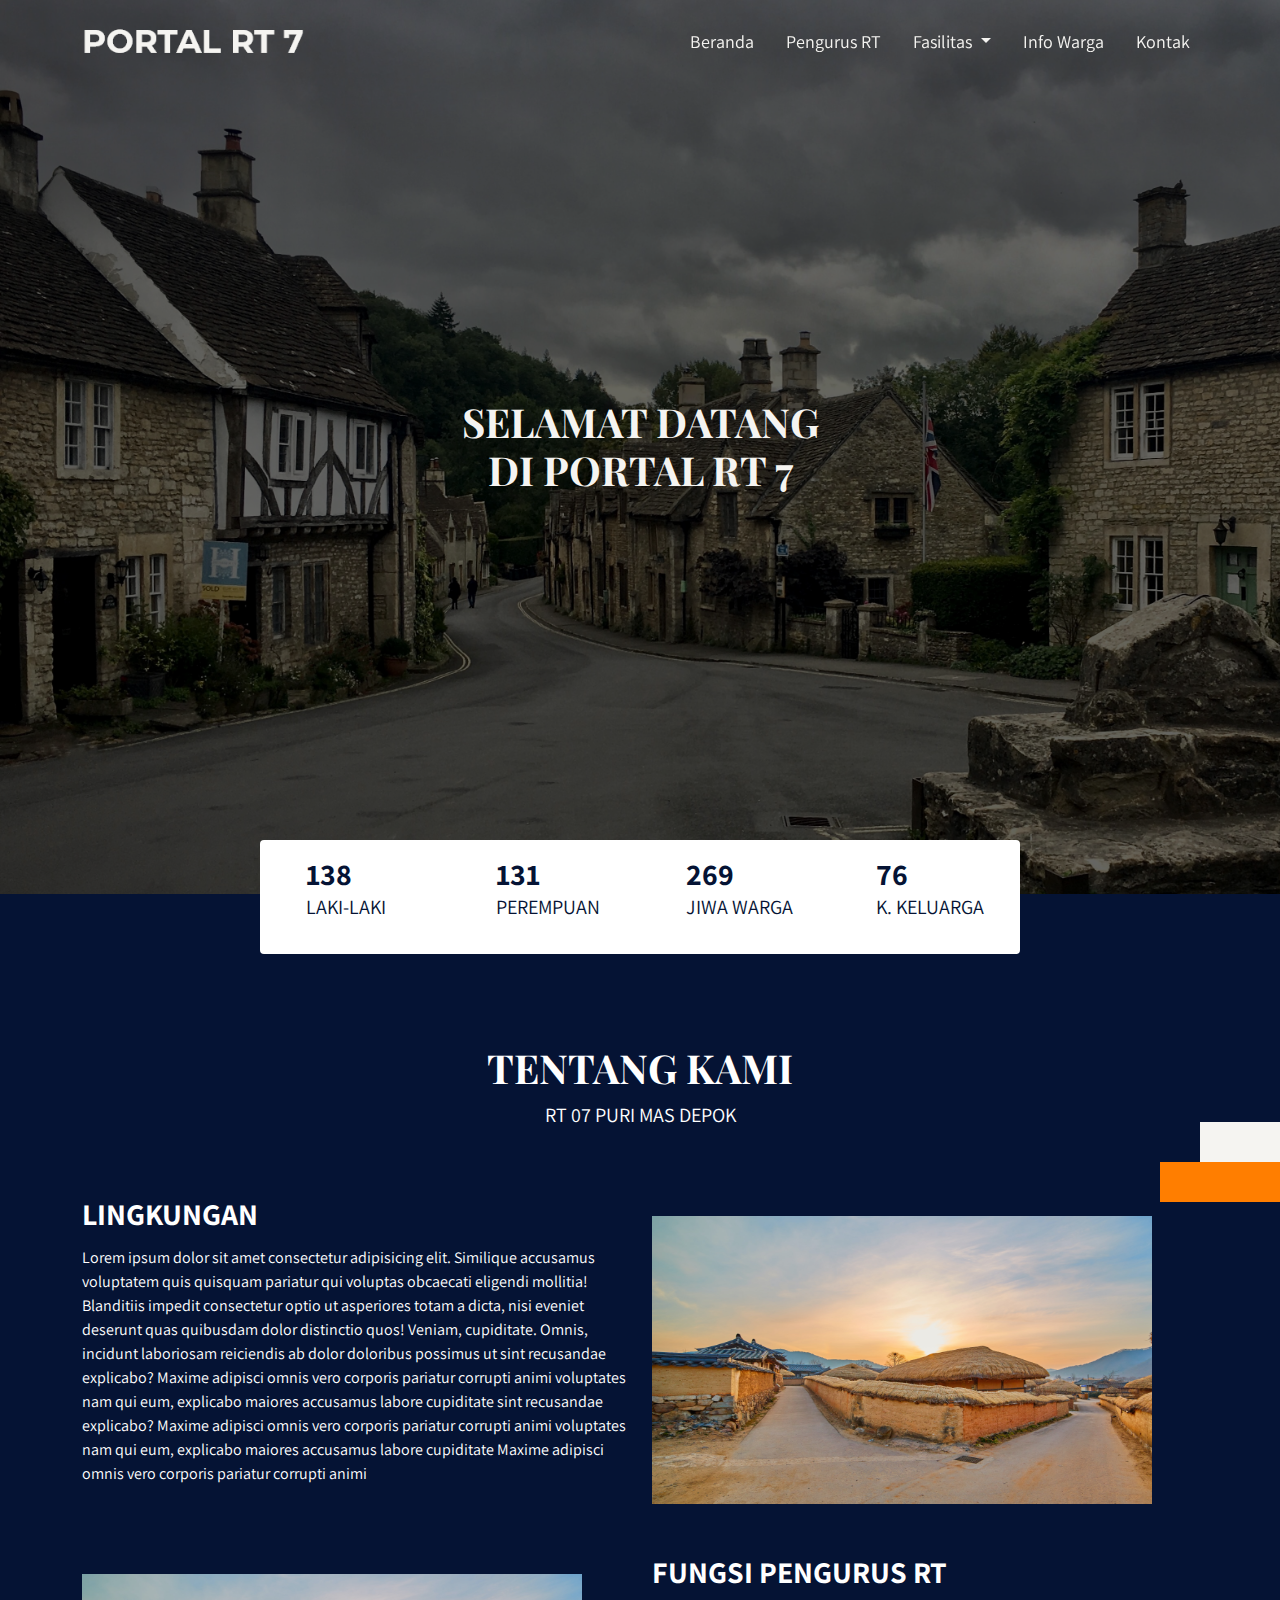
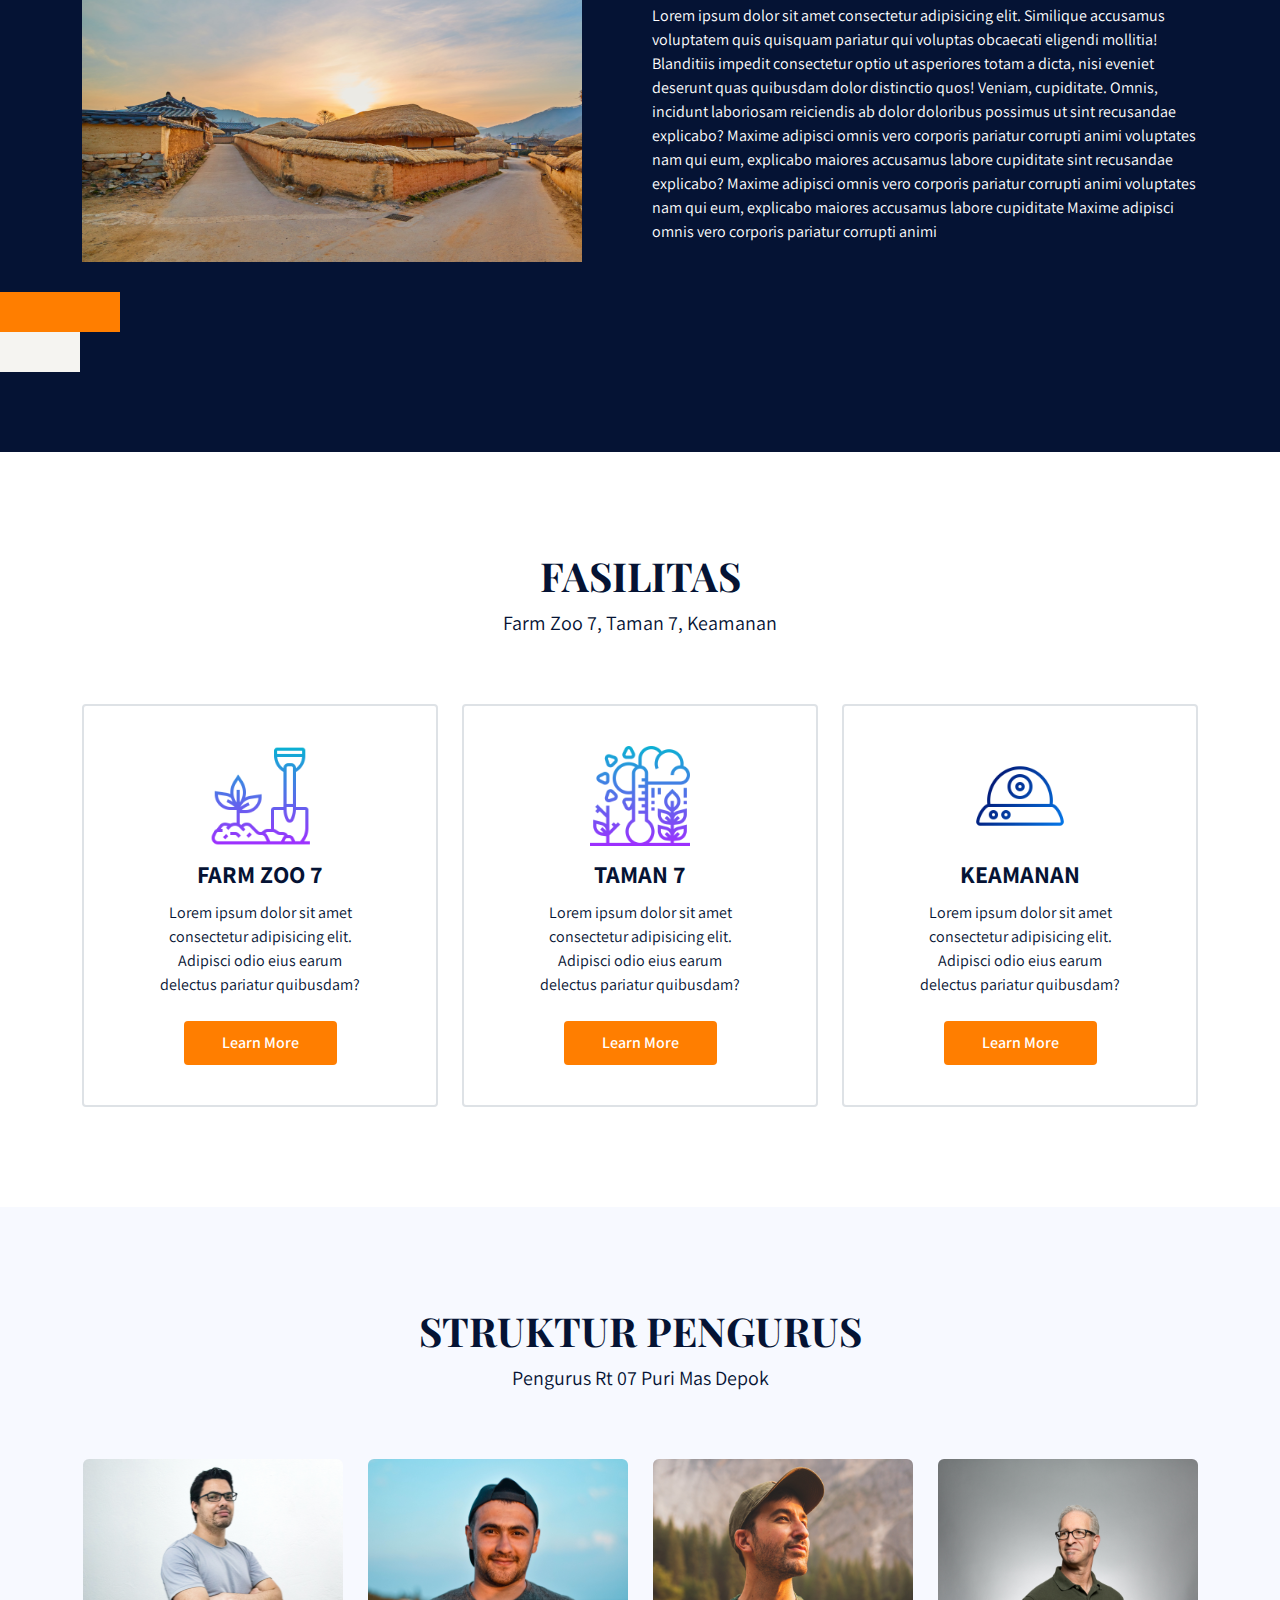
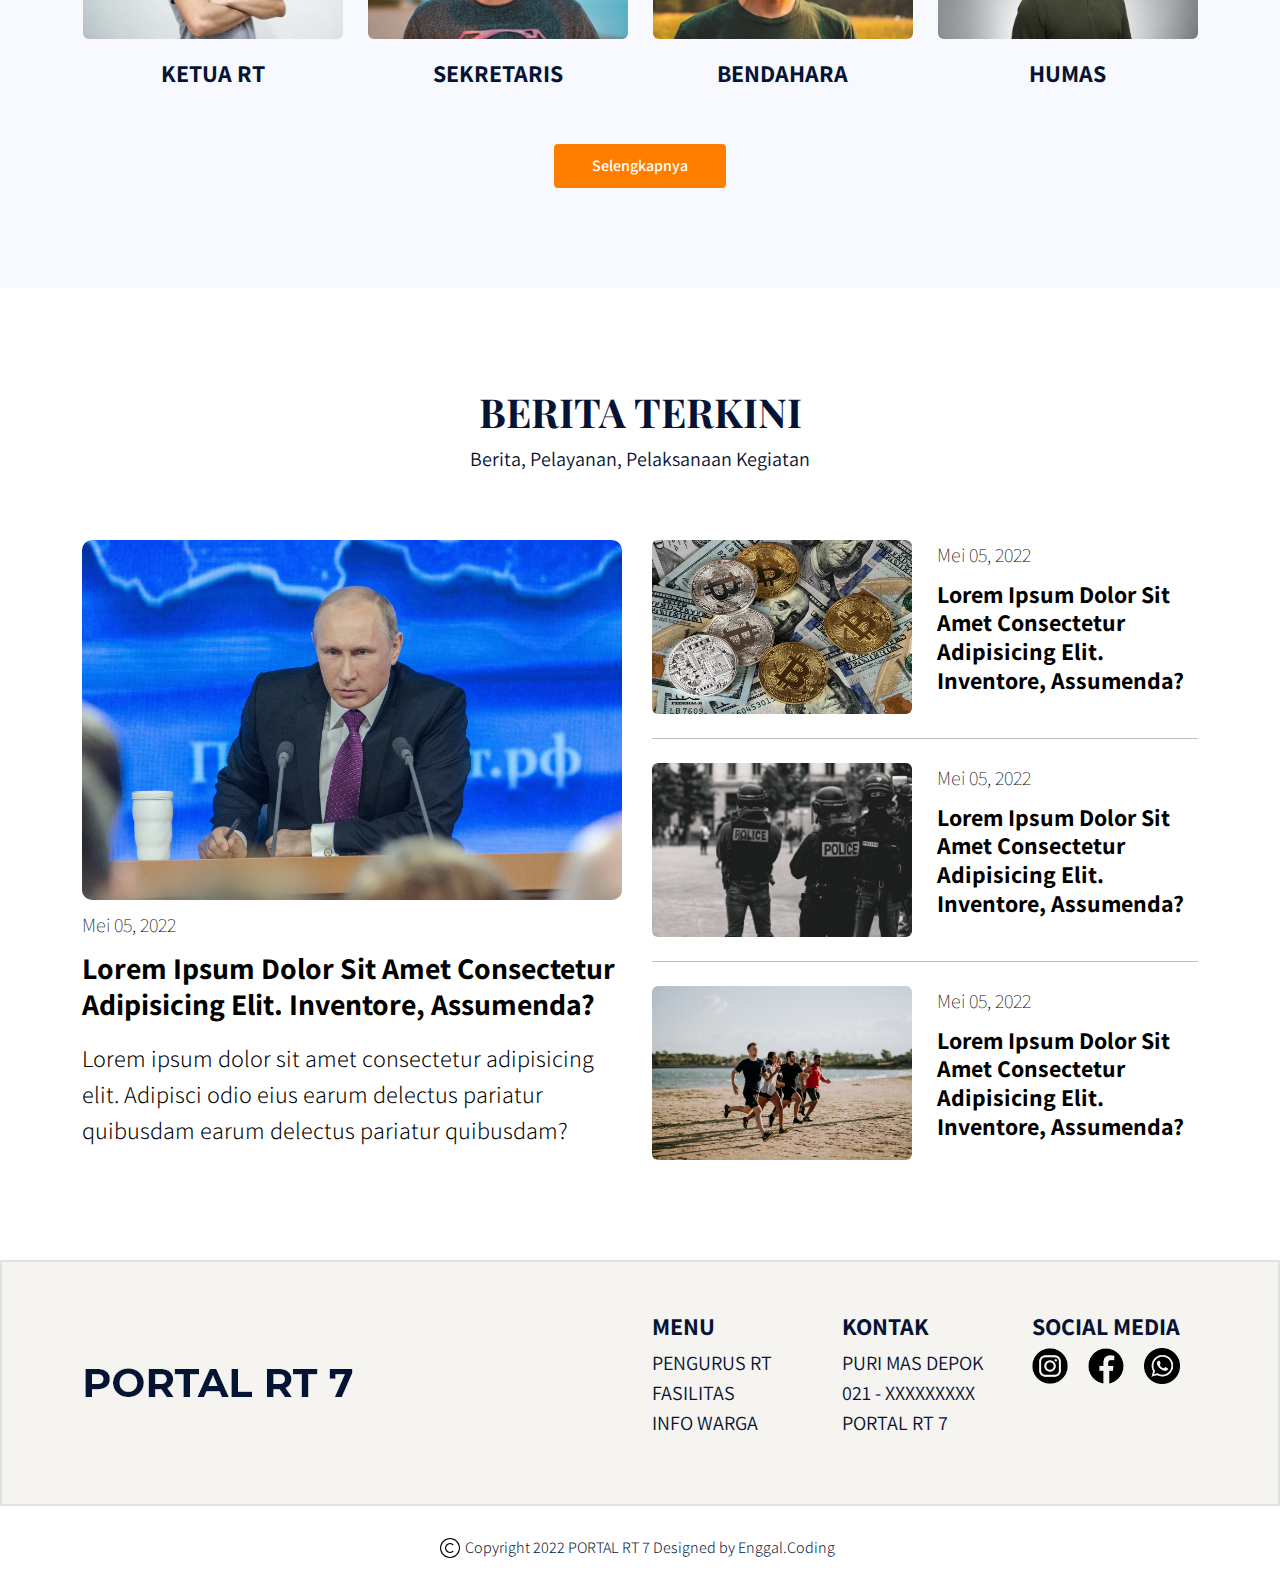
==== index.html @ fd35732a "fixed link" ====
<!DOCTYPE html>
<html lang="en">
    <head>
        <meta charset="UTF-8" />
        <meta http-equiv="X-UA-Compatible" content="IE=edge" />
        <meta name="viewport" content="width=device-width, initial-scale=1.0" />
        <title>Portal RT 7</title>
        <link rel="shortcut icon" type="image" href="../assets/icon/ic_title_rt7.png" />
        <link rel="stylesheet" href="./libraries/bootstrap/css/bootstrap.min.css" />
        <link rel="preconnect" href="https://fonts.googleapis.com" />
        <link rel="preconnect" href="https://fonts.gstatic.com" crossorigin />
        <link href="https://fonts.googleapis.com/css2?family=Assistant:wght@200;300;400;700&family=Playfair+Display:wght@400;500;700&display=swap" rel="stylesheet" />
        <link rel="stylesheet" href="./css/style.css" />
        <link rel="stylesheet" href="./css/index.css" />
    </head>
    <body>
        <!-- Header -->
        <header>
            <!-- Navbar -->
            <nav id="navbar" class="navbar navbar-expand-lg fixed-top py-3">
                <div class="container">
                    <a class="navbar-brand me-auto" href="/">
                        <img id="img-logo" class="img-logo" src="./assets/images/PORTAL_RT_7.png" alt="Logo Portal RT 7" />
                    </a>
                    <button class="navbar-toggler" type="button" data-bs-toggle="collapse" data-bs-target="#navbarSupportedContent" aria-controls="navbarSupportedContent" aria-expanded="false" aria-label="Toggle navigation">
                        <span class="navbar-toggler-icon"></span>
                    </button>
                    <div class="collapse navbar-collapse" id="navbarSupportedContent">
                        <ul class="navbar-nav ms-auto mb-2 mb-lg-0">
                            <li class="nav-item me-3">
                                <a class="nav-link active" aria-current="page" href="/">Beranda</a>
                            </li>
                            <li class="nav-item me-3">
                                <a class="nav-link" href="./src/struktur_pengurus.html">Pengurus RT</a>
                            </li>
                            <li class="nav-item dropdown me-3">
                                <a class="nav-link dropdown-toggle" href="#" id="navbarDropdown" role="button" data-bs-toggle="dropdown" aria-expanded="false"> Fasilitas </a>
                                <ul class="dropdown-menu" aria-labelledby="navbarDropdown">
                                    <li><a class="dropdown-item" href="./src/farm_zoo_7.html">Farm Zoo 7</a></li>
                                    <li><a class="dropdown-item" href="./src/taman_7.html">Taman 7</a></li>
                                    <li><a class="dropdown-item" href="./src/keamanan.html">Keamanan</a></li>
                                </ul>
                            </li>
                            <li class="nav-item me-3">
                                <a class="nav-link" href="./src/info_warga.html">Info Warga</a>
                            </li>
                            <li class="nav-item">
                                <a class="nav-link" href="./src/kontak.html">Kontak</a>
                            </li>
                        </ul>
                    </div>
                </div>
            </nav>
            <!-- Akhir navbar -->

            <!-- Banner -->
            <div class="container-fluid header">
                <div class="color-overlay"></div>
                <h1 class="heading-1">
                    SELAMAT DATANG <br />
                    DI PORTAL RT 7
                </h1>
            </div>
            <!-- Akhir banner -->

            <!-- Banner video -->
            <!-- <div class="container-fluid header">
                <h1 class="heading-1">
                    SELAMAT DATANG <br />
                    DI PORTAL RT 7
                </h1>

                <div class="container-video">
                    <div class="color-overlay"></div>
                    <video id="videoBG" autoplay loop muted>
                        <source src="../assets/videos/video.mp4" type="video/mp4" />
                    </video>
                </div>
            </div> -->
        </header>

        <!-- Main Content -->
        <main>
            <!-- Stats -->
            <section class="stats container">
                <div class="row justify-content-center">
                    <div class="col-3 col-lg-2 col-md-3 col-sm-3 stats-detail rounded-start">
                        <h2 class="heading-2">138</h2>
                        <p>laki-laki</p>
                    </div>
                    <div class="col-3 col-lg-2 col-md-3 col-sm-3 stats-detail">
                        <h2 class="heading-2">131</h2>
                        <p>perempuan</p>
                    </div>
                    <div class="col-3 col-lg-2 col-md-3 col-sm-3 stats-detail">
                        <h2 class="heading-2">269</h2>
                        <p>jiwa warga</p>
                    </div>
                    <div class="col-3 col-lg-2 col-md-3 col-sm-3 stats-detail rounded-end">
                        <h2 class="heading-2">76</h2>
                        <p>k. keluarga</p>
                    </div>
                </div>
            </section>
            <!-- Akhir stats -->

            <!-- About us -->
            <section class="about-us">
                <div class="container">
                    <!-- Title -->
                    <div class="row">
                        <div class="col text-center heading-title">
                            <h1 class="heading-1">TENTANG KAMI</h1>
                            <p>RT 07 PURI MAS DEPOK</p>
                        </div>
                    </div>
                    <!-- Akhir title -->

                    <!-- Content -->
                    <div class="content content-about-us">
                        <div class="row">
                            <div class="col">
                                <h2 class="heading-2">LINGKUNGAN</h2>
                                <p>
                                    Lorem ipsum dolor sit amet consectetur adipisicing elit. Similique accusamus voluptatem quis quisquam pariatur qui voluptas obcaecati eligendi mollitia! Blanditiis impedit consectetur optio ut asperiores totam a dicta, nisi eveniet deserunt quas quibusdam dolor distinctio quos! Veniam, cupiditate. Omnis, incidunt laboriosam reiciendis ab dolor doloribus possimus
                                    ut sint recusandae explicabo? Maxime adipisci omnis vero corporis pariatur corrupti animi voluptates nam qui eum, explicabo maiores accusamus labore cupiditate sint recusandae explicabo? Maxime adipisci omnis vero corporis pariatur corrupti animi voluptates nam qui eum, explicabo maiores accusamus labore cupiditate Maxime adipisci omnis vero corporis pariatur
                                    corrupti animi
                                </p>
                            </div>
                            <div class="col">
                                <img class="img-village" src="../assets/images/village-1.png" alt="Halaman RT 07" />
                            </div>
                        </div>
                    </div>
                    <div class="content content-about-us">
                        <div class="row d-flex">
                            <div class="col order-2 order-lg-1" id="img-village">
                                <img class="img-village" src="../assets/images/village-1.png" alt="Halaman RT 07" />
                            </div>
                            <div class="col order-1 order-lg-2" id="desc-village">
                                <h2 class="heading-2">FUNGSI PENGURUS RT</h2>
                                <p>
                                    Lorem ipsum dolor sit amet consectetur adipisicing elit. Similique accusamus voluptatem quis quisquam pariatur qui voluptas obcaecati eligendi mollitia! Blanditiis impedit consectetur optio ut asperiores totam a dicta, nisi eveniet deserunt quas quibusdam dolor distinctio quos! Veniam, cupiditate. Omnis, incidunt laboriosam reiciendis ab dolor doloribus possimus
                                    ut sint recusandae explicabo? Maxime adipisci omnis vero corporis pariatur corrupti animi voluptates nam qui eum, explicabo maiores accusamus labore cupiditate sint recusandae explicabo? Maxime adipisci omnis vero corporis pariatur corrupti animi voluptates nam qui eum, explicabo maiores accusamus labore cupiditate Maxime adipisci omnis vero corporis pariatur
                                    corrupti animi
                                </p>
                            </div>
                        </div>
                    </div>
                    <!-- Akhir content -->
                </div>

                <!-- Hiasan -->
                <div>
                    <img src="../assets/icon/box.png" alt="hiasan" class="box-1" />
                </div>
                <div class="d-flex flex-row-reverse bd-highlight">
                    <img src="../assets/icon/box.png" alt="hiasan" class="box-2" />
                </div>
                <!-- Hiasan -->
            </section>
            <!-- Akhir About Us -->

            <!-- Fasilitas -->
            <section class="fasilitas" id="fasilitas">
                <div class="container">
                    <!-- title -->
                    <div class="row">
                        <div class="col text-center heading-title">
                            <h1 class="heading-1">FASILITAS</h1>
                            <p>Farm Zoo 7, Taman 7, Keamanan</p>
                        </div>
                    </div>
                    <!-- Akhir title -->

                    <!-- fasilitas-content -->
                    <div class="content">
                        <div class="row justify-content-center">
                            <div class="col col-lg-4 col-md-6 col-sm-8">
                                <div class="card-fasilitas border border-2 text-center rounded">
                                    <img src="../assets/icon/farm.png" width="100" height="100" alt="Farm" />
                                    <h3 class="heading-3">FARM ZOO 7</h3>
                                    <p class="mx-5 pt-1">Lorem ipsum dolor sit amet consectetur adipisicing elit. Adipisci odio eius earum delectus pariatur quibusdam?</p>
                                    <a href="./src/farm_zoo_7.html" class="btn btn-primary mt-2">Learn More</a>
                                </div>
                            </div>
                            <div class="col col-lg-4 col-md-6 col-sm-8">
                                <div class="card-fasilitas border border-2 text-center rounded mt-sm-4 mt-md-0">
                                    <img src="../assets/icon/garden.png" width="100" height="100" alt="Garden" />
                                    <h3 class="heading-3">TAMAN 7</h3>
                                    <p class="mx-5 pt-1">Lorem ipsum dolor sit amet consectetur adipisicing elit. Adipisci odio eius earum delectus pariatur quibusdam?</p>
                                    <a href="./src/taman_7.html" class="btn btn-primary mt-2">Learn More</a>
                                </div>
                            </div>
                            <div class="col col-lg-4 col-md-6 col-sm-8">
                                <div class="card-fasilitas border border-2 text-center rounded mt-sm-4 mt-lg-0">
                                    <img src="../assets/icon/keamanan.png" width="100" height="100" alt="Security" />
                                    <h3 class="heading-3">KEAMANAN</h3>
                                    <p class="mx-5 pt-1">Lorem ipsum dolor sit amet consectetur adipisicing elit. Adipisci odio eius earum delectus pariatur quibusdam?</p>
                                    <a href="./src/keamanan.html" class="btn btn-primary mt-2">Learn More</a>
                                </div>
                            </div>
                        </div>
                    </div>
                    <!-- Akhir content -->
                </div>
            </section>
            <!-- Akhir fasilitas -->

            <!-- Struktur Pengurus -->
            <div class="struktur-pengurus">
                <div class="container">
                    <div class="row">
                        <div class="col text-center heading-title">
                            <h1 class="heading-1">struktur pengurus</h1>
                            <p>pengurus rt 07 puri mas depok</p>
                        </div>
                    </div>
                    <div class="content pengurus">
                        <div class="row">
                            <div class="col-3 col-lg-3 col-md-6 col-sm-6">
                                <img class="img-pengurus" src="../assets/images/pria-1.png" alt="" />
                                <h3 class="heading-3 text-center">KETUA RT</h3>
                            </div>
                            <div class="col-3 col-lg-3 col-md-6 col-sm-6">
                                <img class="img-pengurus" src="../assets/images/pria-2.png" alt="" />
                                <h3 class="heading-3 text-center">SEKRETARIS</h3>
                            </div>
                            <div class="col-3 col-lg-3 col-md-6 col-sm-6 mt-sm-3 mt-lg-0 pt-sm-3 pt-lg-0">
                                <img class="img-pengurus" src="../assets/images/pria-3.png" alt="" />
                                <h3 class="heading-3 text-center">BENDAHARA</h3>
                            </div>
                            <div class="col-3 col-lg-3 col-md-6 col-sm-6 mt-sm-3 mt-lg-0 pt-sm-3 pt-lg-0">
                                <img class="img-pengurus" src="../assets/images/pria-4.png" alt="" />
                                <h3 class="heading-3 text-center">HUMAS</h3>
                            </div>
                        </div>
                    </div>
                    <div class="text-center pt-5">
                        <a href="./src/struktur_pengurus.html" class="btn btn-primary">Selengkapnya</a>
                    </div>
                </div>
            </div>
            <!-- Akhir struktur pengurus -->

            <!-- Berita Acara -->
            <section class="berita">
                <div class="container">
                    <!-- title -->
                    <div class="row">
                        <div class="col text-center heading-title">
                            <h1 class="heading-1">berita terkini</h1>
                            <p>berita, pelayanan, pelaksanaan kegiatan</p>
                        </div>
                    </div>
                    <!-- Akhir title -->

                    <!-- Content -->
                    <div class="content">
                        <div class="row">
                            <div class="col-6 col-xl-6 col-sm-12">
                                <img class="img-berita-utama" src="./assets/images/politik.jpg" alt="" />
                                <p class="date">mei 05, 2022</p>
                                <h2 class="heading-2">Lorem ipsum dolor sit amet consectetur adipisicing elit. Inventore, assumenda?</h2>
                                <p class="paragraph">Lorem ipsum dolor sit amet consectetur adipisicing elit. Adipisci odio eius earum delectus pariatur quibusdam earum delectus pariatur quibusdam?</p>
                            </div>
                            <div class="col-6 col-xl-6 col-sm-12">
                                <div class="berita-gallery">
                                    <hr class="hr-lg" />
                                    <div class="row">
                                        <div class="col-6">
                                            <img class="img-berita" src="./assets/images/ekonomi.jpg" alt="" />
                                        </div>
                                        <div class="col-6">
                                            <p class="date">mei 05, 2022</p>
                                            <h3 class="heading-3">Lorem ipsum dolor sit amet consectetur adipisicing elit. Inventore, assumenda?</h3>
                                        </div>
                                    </div>
                                    <hr />
                                    <div class="row">
                                        <div class="col-6">
                                            <img class="img-berita" src="./assets/images/politik-2.jpg" alt="" />
                                        </div>
                                        <div class="col-6">
                                            <p class="date">mei 05, 2022</p>
                                            <h3 class="heading-3">Lorem ipsum dolor sit amet consectetur adipisicing elit. Inventore, assumenda?</h3>
                                        </div>
                                    </div>
                                    <hr />
                                    <div class="row">
                                        <div class="col-6">
                                            <img class="img-berita" src="./assets/images/activity.jpg" alt="" />
                                        </div>
                                        <div class="col-6">
                                            <p class="date">mei 05, 2022</p>
                                            <h3 class="heading-3">Lorem ipsum dolor sit amet consectetur adipisicing elit. Inventore, assumenda?</h3>
                                        </div>
                                    </div>
                                </div>
                            </div>
                        </div>
                    </div>
                    <!-- Akhir content -->
                </div>
            </section>
            <!-- Akhir Berita Acara -->
        </main>

        <!-- Footer -->
        <footer class="footer">
            <div class="container">
                <div class="row">
                    <div class="col-6 d-sm-none d-lg-flex align-items-center logo-footer">
                        <img src="../assets/images/PORTAL_RT_7_blue.png" alt="" />
                    </div>
                    <div class="col-2 col-sm-4 col-md-4 col-lg-2">
                        <h3 class="heading-3">MENU</h3>
                        <ul class="list-unstyled">
                            <li><a href="./src/struktur_pengurus.html">PENGURUS RT</a></li>
                            <li><a href="#fasilitas">FASILITAS</a></li>
                            <li><a href="./src/info_warga.html">INFO WARGA</a></li>
                        </ul>
                    </div>
                    <div class="col-2 col-sm-4 col-md-4 col-lg-2">
                        <h3 class="heading-3">KONTAK</h3>
                        <ul class="list-unstyled">
                            <li><a href="./src/kontak.html">PURI MAS DEPOK</a></li>
                            <li><a href="./src/kontak.html">021 - XXXXXXXXX</a></li>
                            <li><a href="/">PORTAL RT 7</a></li>
                        </ul>
                    </div>
                    <div class="col-2 col-sm-4 col-md-4 col-lg-2">
                        <h3 class="heading-3">SOCIAL MEDIA</h3>
                        <div class="social-media d-flex">
                            <a href="/">
                                <img src="../assets/icon/logo-instagram.png" alt="" />
                            </a>
                            <a href="/">
                                <img src="../assets/icon/logo-facebook.png" alt="" />
                            </a>
                            <a href="/">
                                <img src="../assets/icon/logo-whatsapp.png" alt="" />
                            </a>
                        </div>
                    </div>
                </div>
            </div>
        </footer>

        <div class="copyright">
            <div class="d-flex align-items-center justify-content-center">
                <img width="20" height="20" src="../assets/icon/ic-copyright.png" alt="" />
                <p>Copyright 2022 PORTAL RT 7 Designed by Enggal.Coding</p>
            </div>
        </div>
        <!-- Akhir footer -->

        <!-- Javascript -->
        <script src="../libraries/bootstrap/js/bootstrap.js"></script>
        <script>
            function changeBg() {
                let navbar = document.getElementById("navbar");
                let scrollValue = window.scrollY;
                let navLink = document.querySelectorAll(".nav-link");

                if (scrollValue < 100) {
                    navbar.classList.remove("navbar-background");
                    navbar.classList.add("navbar-dark");
                    navbar.classList.remove("navbar-light");
                    document.getElementById("img-logo").src = "./assets/images/PORTAL_RT_7.png";
                    for (let i = 0; i < navLink.length; i++) {
                        navLink[i].classList.remove("scroll");
                    }
                } else {
                    navbar.classList.add("navbar-background");
                    navbar.classList.add("navbar-light");
                    navbar.classList.remove("navbar-dark");
                    document.getElementById("img-logo").src = "./assets/images/PORTAL_RT_7_blue.png";
                    for (let i = 0; i < navLink.length; i++) {
                        navLink[i].classList.add("scroll");
                    }
                }
            }

            window.addEventListener("scroll", changeBg);
        </script>
    </body>
</html>
---- css/style.css ----
/* Reset body */
* {
    padding: 0;
    margin: 0;
    box-sizing: border-box;
}
/* end reset body */

/* Margin Content */
.content {
    margin-top: 50px;
}
/* Akhir margin content */

/* default font */
body {
    font-family: "Assistant", sans-serif;
    overflow-x: hidden;
    color: #051334;
}
/* default font */

/* Banner Header */
.header {
    position: relative;
    width: 100vw;
    height: 100vh;
    display: flex;
    align-items: center;
    justify-content: center;
    overflow: hidden;
    z-index: -1;
    background-image: url("../assets/images/village.jpg");
    background-size: cover;
}

.header h1 {
    text-align: center;
    color: #f5f4f1;
    z-index: 1;
}
.color-overlay {
    position: absolute;
    top: 0;
    left: 0;
    background-color: #000000;
    width: 100%;
    height: 100vh;
    opacity: 0.6;
}
/* Akhir Banner Header */

/* Heading */
.heading-1 {
    font-family: "Playfair Display", serif;
    font-size: 40px;
    font-weight: 700;
    text-transform: uppercase;
}

.heading-2 {
    font-weight: 700;
    font-size: 30px;
    text-transform: uppercase;
}

.heading-3 {
    font-weight: 700;
    font-size: 24px;
    text-transform: uppercase;
}

.heading-title {
    margin-top: 100px;
    text-transform: uppercase;
}

.heading-title p {
    font-size: 20px;
    font-weight: 400;
    text-transform: capitalize;
}

.paragraph {
    font-size: 20px;
    font-weight: 300;
}
/* Heading */

/* Navbar */
.navbar .navbar-brand .img-logo {
    max-height: 40px;
}

.navbar .navbar-nav .nav-item .nav-link {
    color: #f5f4f1;
    font-size: 18px;
    font-family: "Assistant", sans-serif;
    font-weight: 400;
}

.navbar .navbar-nav .nav-item .scroll {
    color: #051334 !important;
}

.navbar .navbar-nav .nav-item .nav-link:hover {
    color: #b6b6b6 !important;
}

.navbar-background {
    background: #ffffff !important;
    border-bottom: 2px solid #e2e2e2 !important;
    transition: linear 0.2s;
}
/* Akhir navbar */

/* Button */
.btn {
    border: none;
}

.btn-primary {
    background-color: #ff7e00;
    color: #ffffff;
    padding: 10px 38px;
    font-weight: 600;
    transition: linear 0.2s;
}

.btn-primary:hover {
    background-color: #ffab58;
    transition: linear 0.2s;
}

.btn-secondary {
    background-color: #051334;
    color: #ffffff;
    padding: 10px 38px;
    font-weight: 600;
    transition: linear 0.2s;
}
.btn-secondary:hover {
    background-color: #1440a5;
    transition: linear 0.2s;
}

/* Akhir button */

/* Carousel button */
.carousel-control-prev-icon {
    background-image: url("data:image/svg+xml,%3csvg xmlns='http://www.w3.org/2000/svg' viewBox='0 0 16 16' fill='%23000'%3e%3cpath d='M11.354 1.646a.5.5 0 0 1 0 .708L5.707 8l5.647 5.646a.5.5 0 0 1-.708.708l-6-6a.5.5 0 0 1 0-.708l6-6a.5.5 0 0 1 .708 0z'/%3e%3c/svg%3e");
}

.carousel-control-next-icon {
    background-image: url("data:image/svg+xml,%3csvg xmlns='http://www.w3.org/2000/svg' viewBox='0 0 16 16' fill='%23000'%3e%3cpath d='M4.646 1.646a.5.5 0 0 1 .708 0l6 6a.5.5 0 0 1 0 .708l-6 6a.5.5 0 0 1-.708-.708L10.293 8 4.646 2.354a.5.5 0 0 1 0-.708z'/%3e%3c/svg%3e");
}
/* Akhir carousel button */

/* footer */
.footer {
    margin-top: 100px;
    margin-bottom: 30px;
    padding: 50px 0;
    background-color: #f5f4f1;
    border: 2px solid #e2e2e2;
}

.footer .list-unstyled a {
    text-decoration: none;
    color: #051334;
    font-size: 20px;
}

.footer .social-media a {
    margin-right: 20px;
}

/* Copyright */
.copyright {
    margin-bottom: 30px;
}

.copyright p {
    padding: 0;
    margin: 0 5px;
    font-weight: 300;
}
/* Akhir footer */
---- css/index.css ----
/* Stats */
.stats {
    margin-top: -60px;
    font-size: 20px;
    font-weight: 300;
    color: #707070;
}

.stats .stats-detail {
    background-color: #ffffff;
    padding: 16px 16px 16px 46px;
}

.stats .stats-detail .heading-2 {
    margin-bottom: 0;
    color: #051334;
}

.stats .stats-detail p {
    color: #051334;
    font-weight: 400;
    font-size: 20px;
    text-transform: uppercase;
}
/* Akhir stats */

/* About us */
.about-us {
    min-height: 1040px;
    background-color: #051334;
    margin-top: -60px;
    color: #ffffff;
}

.about-us .heading-title {
    margin-top: 150px;
}

.about-us .content-about-us h2 {
    margin-bottom: 14px;
}

.about-us .content-about-us .img-village {
    width: 600px;
    height: 360px;
}

/* Hiasan box */
.about-us .box-1 {
    transform: rotate(180deg);
}

.about-us .box-2 {
    transform: translateY(-830px);
}
/* Akhir hiasan */
/* Akhir About us */

/* Fasilitas */
.fasilitas .content .card-fasilitas {
    width: auto;
    height: auto;
    padding: 40px 20px;
}

.fasilitas .content .card-fasilitas img {
    margin-bottom: 14px;
}
/* Akhir fasilitas */

/* pengurus */
.struktur-pengurus {
    background-color: #f7f9ff;
    margin-top: 100px;
    padding-bottom: 100px;
}

.struktur-pengurus .pengurus .img-pengurus {
    margin-top: 50px;
    border-radius: 6px;
    width: 260px;
    height: 180px;
    margin: auto;
    display: block;
}

.struktur-pengurus .pengurus .heading-3 {
    padding-top: 20px;
}
/* Akhir pengurus */

/* berita */
.berita .content {
    color: #000000;
}
.berita .content .img-berita-utama {
    width: 540px;
    height: 360px;
    border-radius: 10px;
}

.berita .content .date {
    font-size: 20px;
    font-weight: 200;
    text-transform: capitalize;
    padding: 10px 0;
    margin: 0;
}

.berita .content .heading-2 {
    text-transform: capitalize;
}

.berita .content .paragraph {
    padding-top: 10px;
    margin: 0;
    font-size: 24px;
    font-weight: 300;
}

/* berita gallery */
.berita .content .berita-gallery .img-berita {
    width: 260px;
    height: 174px;
    border-radius: 6px;
}

.berita .content .berita-gallery .date {
    padding: 0;
    margin: 0;
}

.berita .content .berita-gallery .heading-3 {
    padding-top: 10px;
    text-transform: capitalize;
}

.berita .content .berita-gallery hr {
    color: #000000;
    margin: 24px 0;
}

/* Responsive */

/* Small */
@media (min-width: 576px) {
    /* hr (garis) */
    .hr-lg {
        display: block;
    }

    /* .logo-footer {
        display: none;
    } */
    .stats .stats-detail {
        padding: 10px 0 10px 10px;
    }

    .about-us .content-about-us .img-village {
        width: 400px;
        height: 220px;
        margin-top: 20px;
    }

    .about-us .box-1 {
        visibility: hidden;
    }

    .about-us .box-2 {
        visibility: hidden;
    }
}

/* Medium */
@media (min-width: 768px) {
    .stats .stats-detail {
        padding: 16px 16px;
    }
    .about-us .content-about-us .img-village {
        margin-top: 20px;
        width: 600px;
        height: 360px;
    }

    .about-us .box-1 {
        visibility: visible;
        margin-top: 30px;
    }

    .about-us .box-2 {
        visibility: visible;
        transform: translateY(-1500px);
    }
}

/* Large */
@media (min-width: 992px) {
    .struktur-pengurus .pengurus .img-pengurus {
        width: 220px;
        height: 140px;
    }
    .stats .stats-detail {
        padding: 16px 16px;
    }
    .about-us .content-about-us .img-village {
        width: 460px;
        height: 270px;
    }

    .about-us .box-2 {
        transform: translateY(-950px);
    }
}

/* Extra large */
@media (min-width: 1200px) {
    .hr-lg {
        display: none;
    }
    .struktur-pengurus .pengurus .img-pengurus {
        width: 260px;
        height: 180px;
    }
    .stats .stats-detail {
        padding: 16px 16px 16px 46px;
    }
    .about-us .content-about-us .img-village {
        width: 500px;
        height: 288px;
    }
    .about-us .box-1 {
        margin-top: 30px;
    }

    .about-us .box-2 {
        transform: translateY(-850px);
    }
}

/* extra-extra large */
@media (min-width: 1400px) {
}
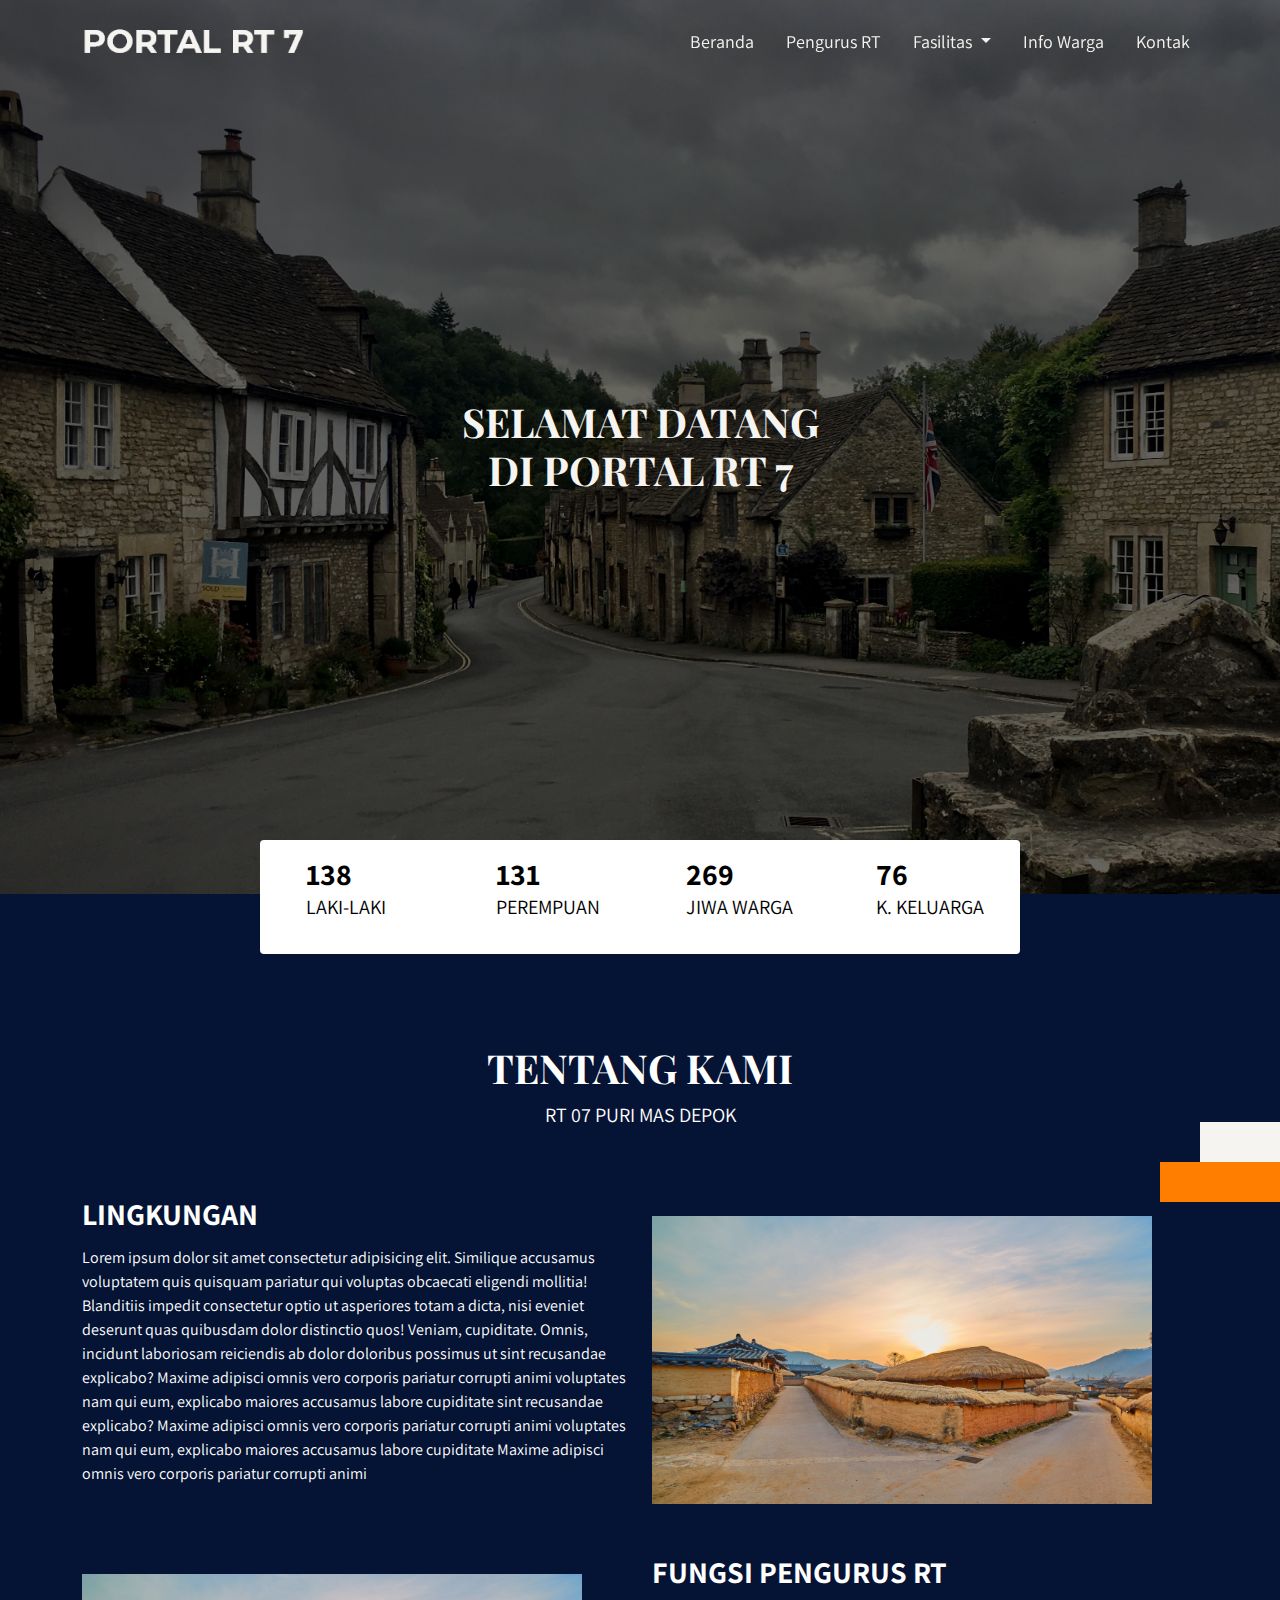
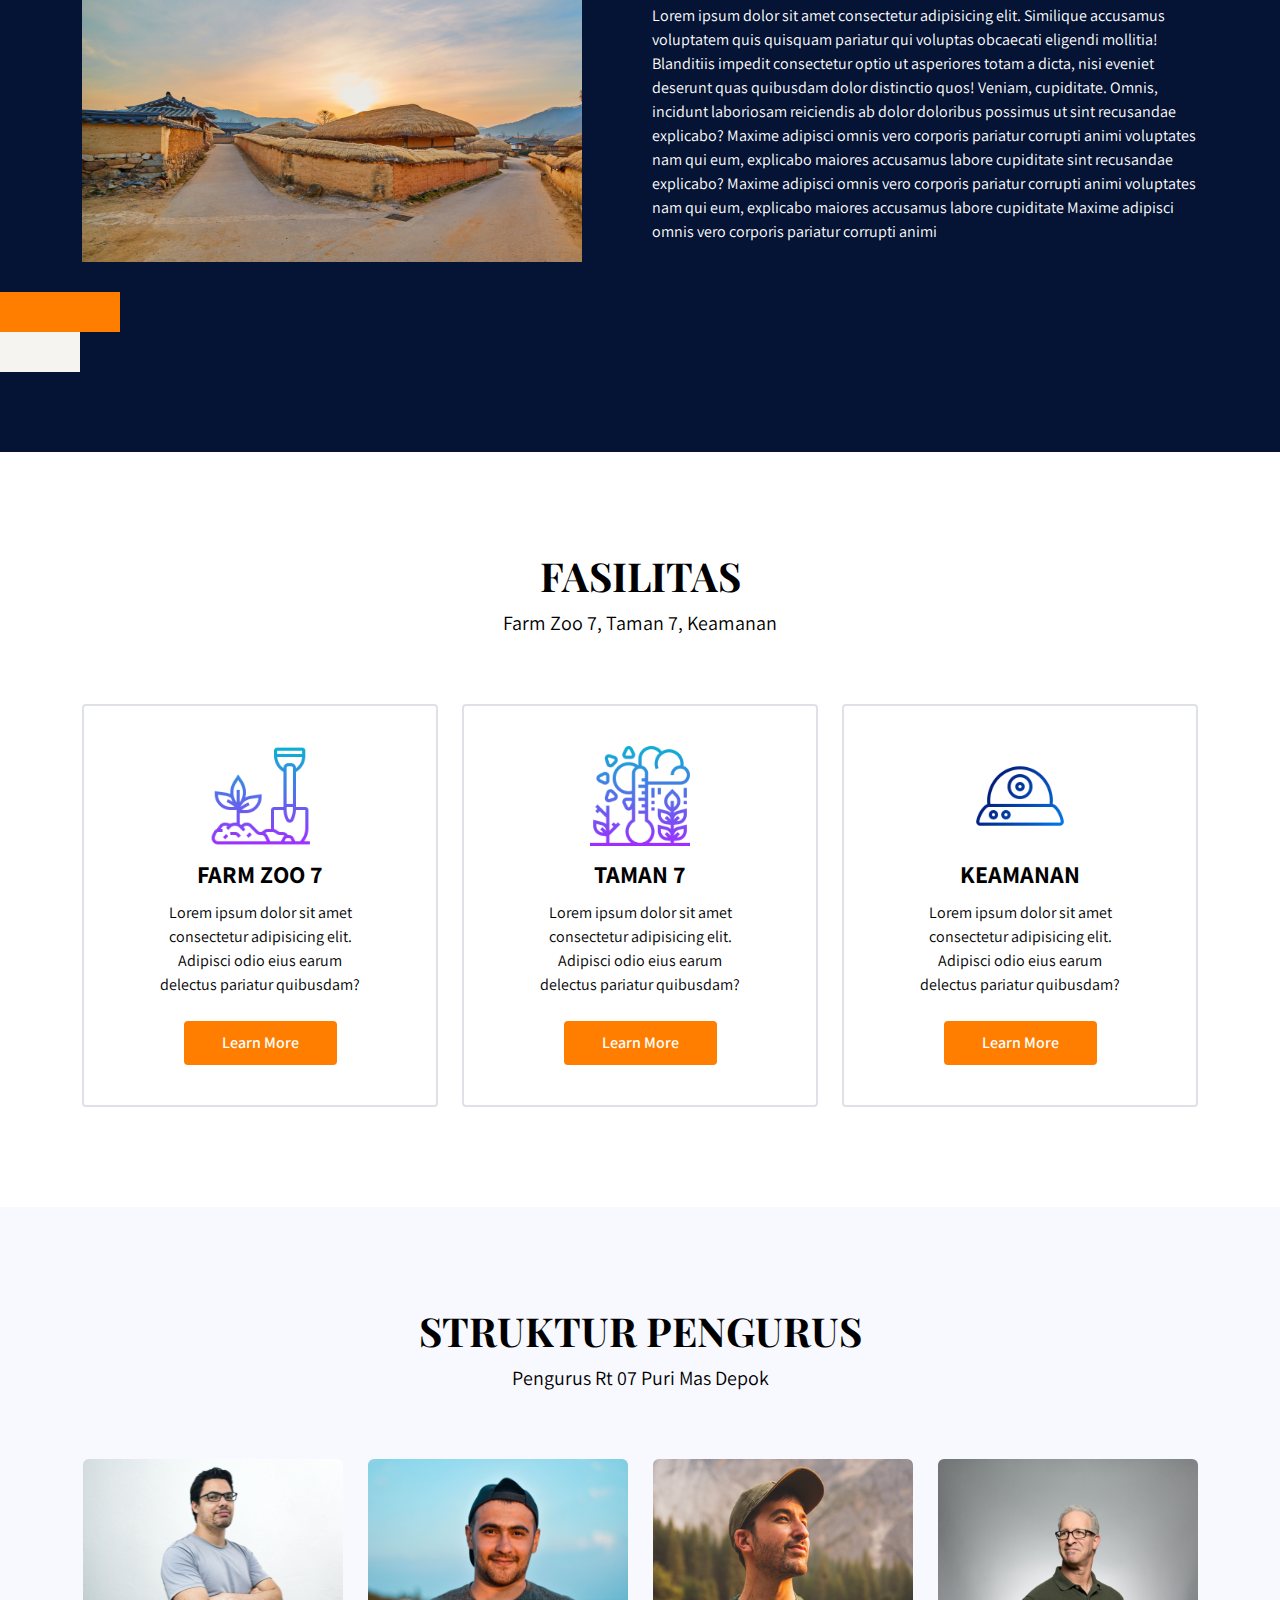
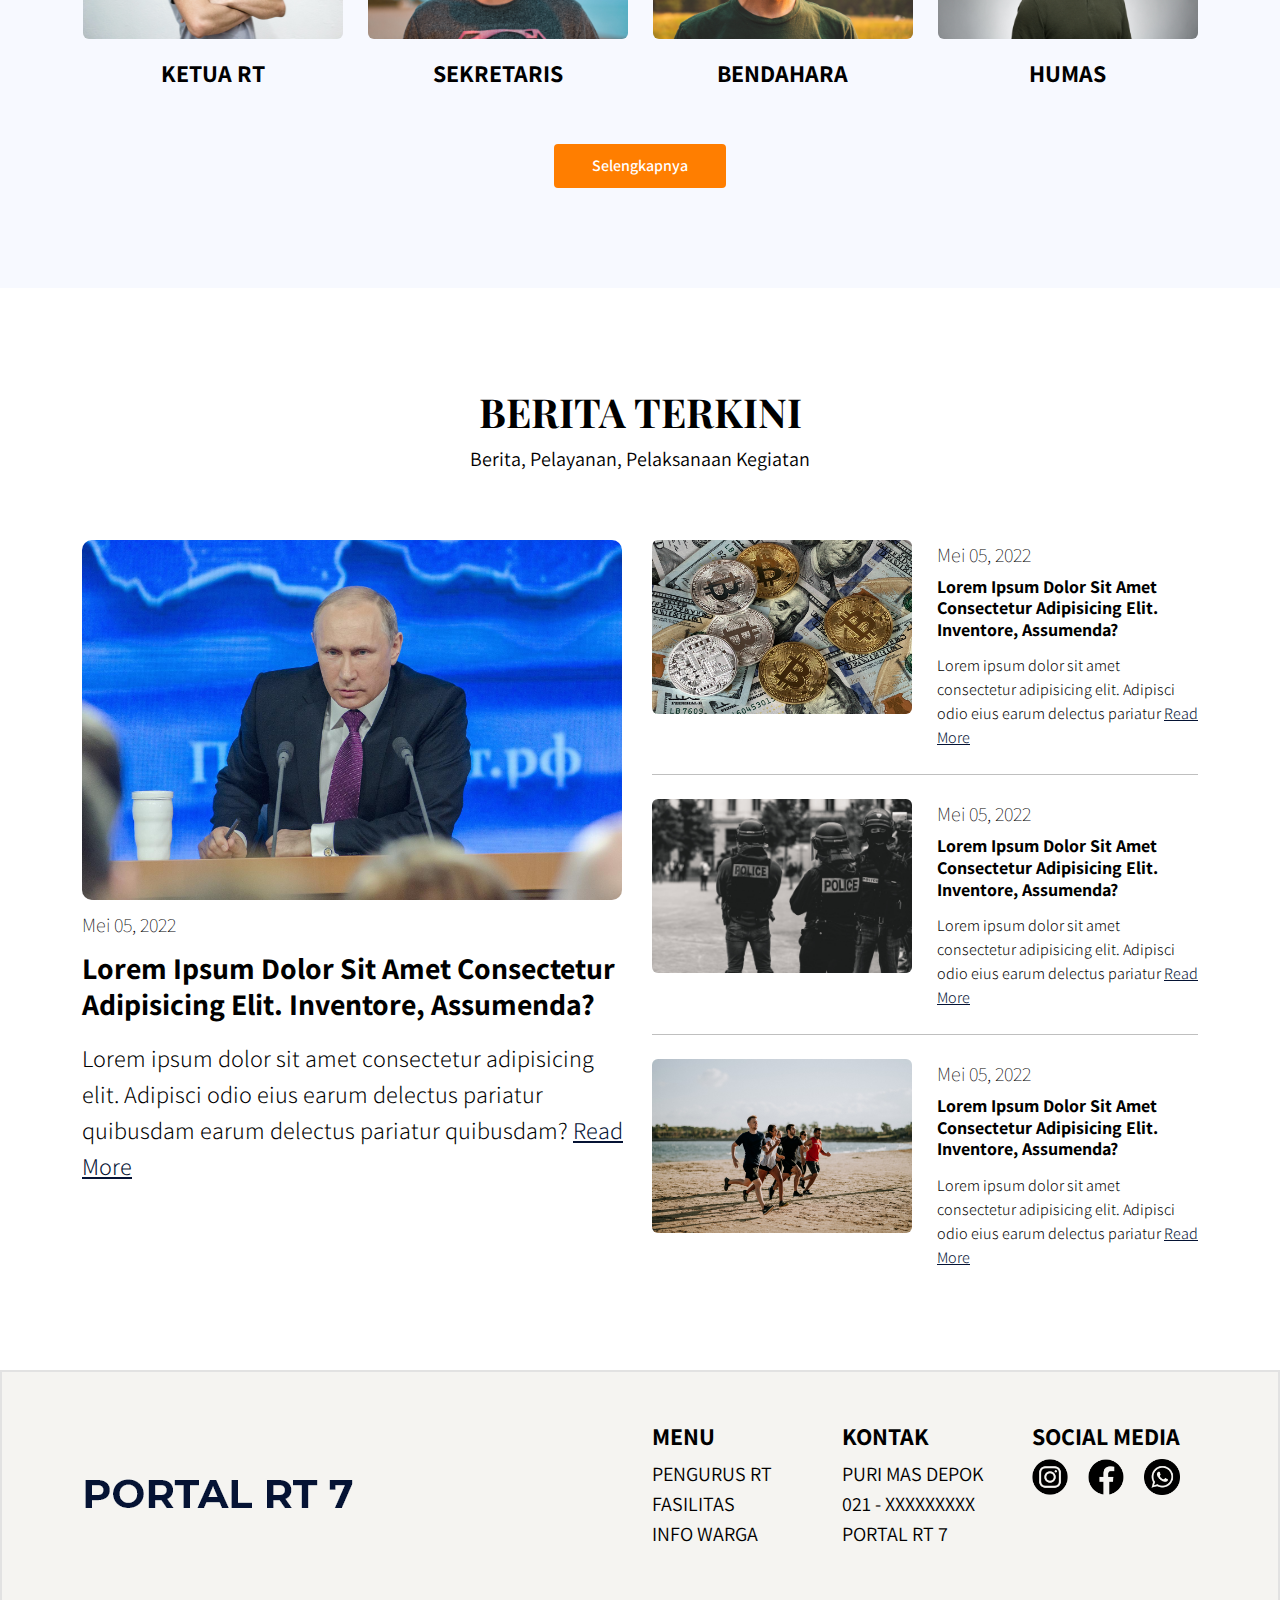
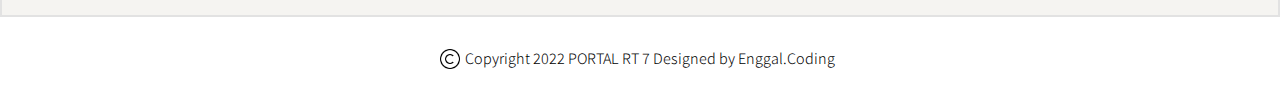
==== commit d6ce1b98: "try to fix index.html" ====
--- a/index.html
+++ b/index.html
@@ -5,7 +5,7 @@
         <meta http-equiv="X-UA-Compatible" content="IE=edge" />
         <meta name="viewport" content="width=device-width, initial-scale=1.0" />
         <title>Portal RT 7</title>
-        <link rel="shortcut icon" type="image" href="../assets/icon/ic_title_rt7.png" />
+        <link rel="shortcut icon" type="image" href="./assets/icon/ic_title_rt7.png" />
         <link rel="stylesheet" href="./libraries/bootstrap/css/bootstrap.min.css" />
         <link rel="preconnect" href="https://fonts.googleapis.com" />
         <link rel="preconnect" href="https://fonts.gstatic.com" crossorigin />
@@ -17,7 +17,7 @@
         <!-- Header -->
         <header>
             <!-- Navbar -->
-            <nav id="navbar" class="navbar navbar-expand-lg fixed-top py-3">
+            <nav id="navbar" class="navbar navbar-expand-lg fixed-top py-3 navbar-dark">
                 <div class="container">
                     <a class="navbar-brand me-auto" href="/">
                         <img id="img-logo" class="img-logo" src="./assets/images/PORTAL_RT_7.png" alt="Logo Portal RT 7" />
@@ -62,21 +62,6 @@
                 </h1>
             </div>
             <!-- Akhir banner -->
-
-            <!-- Banner video -->
-            <!-- <div class="container-fluid header">
-                <h1 class="heading-1">
-                    SELAMAT DATANG <br />
-                    DI PORTAL RT 7
-                </h1>
-
-                <div class="container-video">
-                    <div class="color-overlay"></div>
-                    <video id="videoBG" autoplay loop muted>
-                        <source src="../assets/videos/video.mp4" type="video/mp4" />
-                    </video>
-                </div>
-            </div> -->
         </header>
 
         <!-- Main Content -->
@@ -128,14 +113,14 @@
                                 </p>
                             </div>
                             <div class="col">
-                                <img class="img-village" src="../assets/images/village-1.png" alt="Halaman RT 07" />
+                                <img class="img-village" src="./assets/images/village-1.png" alt="Halaman RT 07" />
                             </div>
                         </div>
                     </div>
                     <div class="content content-about-us">
                         <div class="row d-flex">
                             <div class="col order-2 order-lg-1" id="img-village">
-                                <img class="img-village" src="../assets/images/village-1.png" alt="Halaman RT 07" />
+                                <img class="img-village" src="./assets/images/village-1.png" alt="Halaman RT 07" />
                             </div>
                             <div class="col order-1 order-lg-2" id="desc-village">
                                 <h2 class="heading-2">FUNGSI PENGURUS RT</h2>
@@ -152,10 +137,10 @@
 
                 <!-- Hiasan -->
                 <div>
-                    <img src="../assets/icon/box.png" alt="hiasan" class="box-1" />
+                    <img src="./assets/icon/box.png" alt="hiasan" class="box-1" />
                 </div>
                 <div class="d-flex flex-row-reverse bd-highlight">
-                    <img src="../assets/icon/box.png" alt="hiasan" class="box-2" />
+                    <img src="./assets/icon/box.png" alt="hiasan" class="box-2" />
                 </div>
                 <!-- Hiasan -->
             </section>
@@ -176,25 +161,25 @@
                     <!-- fasilitas-content -->
                     <div class="content">
                         <div class="row justify-content-center">
-                            <div class="col col-lg-4 col-md-6 col-sm-8">
+                            <div class="col-8 col-lg-4 col-md-6 col-sm-8">
                                 <div class="card-fasilitas border border-2 text-center rounded">
-                                    <img src="../assets/icon/farm.png" width="100" height="100" alt="Farm" />
+                                    <img src="./assets/icon/farm.png" width="100" height="100" alt="Farm" />
                                     <h3 class="heading-3">FARM ZOO 7</h3>
                                     <p class="mx-5 pt-1">Lorem ipsum dolor sit amet consectetur adipisicing elit. Adipisci odio eius earum delectus pariatur quibusdam?</p>
                                     <a href="./src/farm_zoo_7.html" class="btn btn-primary mt-2">Learn More</a>
                                 </div>
                             </div>
-                            <div class="col col-lg-4 col-md-6 col-sm-8">
-                                <div class="card-fasilitas border border-2 text-center rounded mt-sm-4 mt-md-0">
-                                    <img src="../assets/icon/garden.png" width="100" height="100" alt="Garden" />
+                            <div class="col-8 col-lg-4 col-md-6 col-sm-8">
+                                <div class="card-fasilitas border border-2 text-center rounded mt-4 mt-sm-4 mt-md-0">
+                                    <img src="./assets/icon/garden.png" width="100" height="100" alt="Garden" />
                                     <h3 class="heading-3">TAMAN 7</h3>
                                     <p class="mx-5 pt-1">Lorem ipsum dolor sit amet consectetur adipisicing elit. Adipisci odio eius earum delectus pariatur quibusdam?</p>
                                     <a href="./src/taman_7.html" class="btn btn-primary mt-2">Learn More</a>
                                 </div>
                             </div>
-                            <div class="col col-lg-4 col-md-6 col-sm-8">
-                                <div class="card-fasilitas border border-2 text-center rounded mt-sm-4 mt-lg-0">
-                                    <img src="../assets/icon/keamanan.png" width="100" height="100" alt="Security" />
+                            <div class="col-8 col-lg-4 col-md-6 col-sm-8">
+                                <div class="card-fasilitas border border-2 text-center rounded mt-4 mt-sm-4 mt-lg-0">
+                                    <img src="./assets/icon/keamanan.png" width="100" height="100" alt="Security" />
                                     <h3 class="heading-3">KEAMANAN</h3>
                                     <p class="mx-5 pt-1">Lorem ipsum dolor sit amet consectetur adipisicing elit. Adipisci odio eius earum delectus pariatur quibusdam?</p>
                                     <a href="./src/keamanan.html" class="btn btn-primary mt-2">Learn More</a>
@@ -208,7 +193,7 @@
             <!-- Akhir fasilitas -->
 
             <!-- Struktur Pengurus -->
-            <div class="struktur-pengurus">
+            <section class="struktur-pengurus">
                 <div class="container">
                     <div class="row">
                         <div class="col text-center heading-title">
@@ -218,20 +203,20 @@
                     </div>
                     <div class="content pengurus">
                         <div class="row">
-                            <div class="col-3 col-lg-3 col-md-6 col-sm-6">
-                                <img class="img-pengurus" src="../assets/images/pria-1.png" alt="" />
+                            <div class="col-12 col-lg-3 col-md-6 col-sm-6">
+                                <img class="img-pengurus" src="./assets/images/pria-1.png" alt="" />
                                 <h3 class="heading-3 text-center">KETUA RT</h3>
                             </div>
-                            <div class="col-3 col-lg-3 col-md-6 col-sm-6">
-                                <img class="img-pengurus" src="../assets/images/pria-2.png" alt="" />
+                            <div class="col-12 col-lg-3 col-md-6 col-sm-6 mt-3 mt-sm-0">
+                                <img class="img-pengurus" src="./assets/images/pria-2.png" alt="" />
                                 <h3 class="heading-3 text-center">SEKRETARIS</h3>
                             </div>
-                            <div class="col-3 col-lg-3 col-md-6 col-sm-6 mt-sm-3 mt-lg-0 pt-sm-3 pt-lg-0">
-                                <img class="img-pengurus" src="../assets/images/pria-3.png" alt="" />
+                            <div class="col-12 col-lg-3 col-md-6 col-sm-6 mt-3 mt-sm-3 mt-lg-0 pt-sm-3 pt-lg-0">
+                                <img class="img-pengurus" src="./assets/images/pria-3.png" alt="" />
                                 <h3 class="heading-3 text-center">BENDAHARA</h3>
                             </div>
-                            <div class="col-3 col-lg-3 col-md-6 col-sm-6 mt-sm-3 mt-lg-0 pt-sm-3 pt-lg-0">
-                                <img class="img-pengurus" src="../assets/images/pria-4.png" alt="" />
+                            <div class="col-12 col-lg-3 col-md-6 col-sm-6 mt-3 mt-sm-3 mt-lg-0 pt-sm-3 pt-lg-0">
+                                <img class="img-pengurus" src="./assets/images/pria-4.png" alt="" />
                                 <h3 class="heading-3 text-center">HUMAS</h3>
                             </div>
                         </div>
@@ -240,7 +225,7 @@
                         <a href="./src/struktur_pengurus.html" class="btn btn-primary">Selengkapnya</a>
                     </div>
                 </div>
-            </div>
+            </section>
             <!-- Akhir struktur pengurus -->
 
             <!-- Berita Acara -->
@@ -258,42 +243,53 @@
                     <!-- Content -->
                     <div class="content">
                         <div class="row">
-                            <div class="col-6 col-xl-6 col-sm-12">
+                            <div class="col-12 col-xl-6 col-sm-12">
                                 <img class="img-berita-utama" src="./assets/images/politik.jpg" alt="" />
                                 <p class="date">mei 05, 2022</p>
                                 <h2 class="heading-2">Lorem ipsum dolor sit amet consectetur adipisicing elit. Inventore, assumenda?</h2>
-                                <p class="paragraph">Lorem ipsum dolor sit amet consectetur adipisicing elit. Adipisci odio eius earum delectus pariatur quibusdam earum delectus pariatur quibusdam?</p>
-                            </div>
-                            <div class="col-6 col-xl-6 col-sm-12">
+                                <p class="paragraph">
+                                    Lorem ipsum dolor sit amet consectetur adipisicing elit. Adipisci odio eius earum delectus pariatur quibusdam earum delectus pariatur quibusdam? <span><a class="link-read-more" href="#">Read More</a></span>
+                                </p>
+                            </div>
+                            <div class="col-12 col-xl-6 col-sm-12">
                                 <div class="berita-gallery">
                                     <hr class="hr-lg" />
                                     <div class="row">
-                                        <div class="col-6">
+                                        <div class="col-12 col-sm-6">
                                             <img class="img-berita" src="./assets/images/ekonomi.jpg" alt="" />
                                         </div>
-                                        <div class="col-6">
+                                        <div class="col-12 col-sm-6">
                                             <p class="date">mei 05, 2022</p>
                                             <h3 class="heading-3">Lorem ipsum dolor sit amet consectetur adipisicing elit. Inventore, assumenda?</h3>
+                                            <p class="paragraph">
+                                                Lorem ipsum dolor sit amet consectetur adipisicing elit. Adipisci odio eius earum delectus pariatur <span><a class="link-read-more" href="#">Read More</a></span>
+                                            </p>
                                         </div>
                                     </div>
                                     <hr />
                                     <div class="row">
-                                        <div class="col-6">
+                                        <div class="col-12 col-sm-6">
                                             <img class="img-berita" src="./assets/images/politik-2.jpg" alt="" />
                                         </div>
-                                        <div class="col-6">
+                                        <div class="col-12 col-sm-6">
                                             <p class="date">mei 05, 2022</p>
                                             <h3 class="heading-3">Lorem ipsum dolor sit amet consectetur adipisicing elit. Inventore, assumenda?</h3>
+                                            <p class="paragraph">
+                                                Lorem ipsum dolor sit amet consectetur adipisicing elit. Adipisci odio eius earum delectus pariatur <span><a class="link-read-more" href="#">Read More</a></span>
+                                            </p>
                                         </div>
                                     </div>
                                     <hr />
                                     <div class="row">
-                                        <div class="col-6">
+                                        <div class="col-12 col-sm-6">
                                             <img class="img-berita" src="./assets/images/activity.jpg" alt="" />
                                         </div>
-                                        <div class="col-6">
+                                        <div class="col-12 col-sm-6">
                                             <p class="date">mei 05, 2022</p>
                                             <h3 class="heading-3">Lorem ipsum dolor sit amet consectetur adipisicing elit. Inventore, assumenda?</h3>
+                                            <p class="paragraph">
+                                                Lorem ipsum dolor sit amet consectetur adipisicing elit. Adipisci odio eius earum delectus pariatur <span><a class="link-read-more" href="#">Read More</a></span>
+                                            </p>
                                         </div>
                                     </div>
                                 </div>
@@ -310,10 +306,10 @@
         <footer class="footer">
             <div class="container">
                 <div class="row">
-                    <div class="col-6 d-sm-none d-lg-flex align-items-center logo-footer">
-                        <img src="../assets/images/PORTAL_RT_7_blue.png" alt="" />
-                    </div>
-                    <div class="col-2 col-sm-4 col-md-4 col-lg-2">
+                    <div class="col-6 d-none d-lg-flex align-items-center logo-footer">
+                        <img src="./assets/images/PORTAL_RT_7_blue.png" alt="" />
+                    </div>
+                    <div class="col-4 col-sm-4 col-md-4 col-lg-2">
                         <h3 class="heading-3">MENU</h3>
                         <ul class="list-unstyled">
                             <li><a href="./src/struktur_pengurus.html">PENGURUS RT</a></li>
@@ -321,25 +317,25 @@
                             <li><a href="./src/info_warga.html">INFO WARGA</a></li>
                         </ul>
                     </div>
-                    <div class="col-2 col-sm-4 col-md-4 col-lg-2">
+                    <div class="col-4 col-sm-4 col-md-4 col-lg-2">
                         <h3 class="heading-3">KONTAK</h3>
                         <ul class="list-unstyled">
                             <li><a href="./src/kontak.html">PURI MAS DEPOK</a></li>
                             <li><a href="./src/kontak.html">021 - XXXXXXXXX</a></li>
-                            <li><a href="/">PORTAL RT 7</a></li>
+                            <li><a href="/portal_rt_7">PORTAL RT 7</a></li>
                         </ul>
                     </div>
-                    <div class="col-2 col-sm-4 col-md-4 col-lg-2">
+                    <div class="col-4 col-sm-4 col-md-4 col-lg-2">
                         <h3 class="heading-3">SOCIAL MEDIA</h3>
                         <div class="social-media d-flex">
-                            <a href="/">
-                                <img src="../assets/icon/logo-instagram.png" alt="" />
+                            <a href="/portal_rt_7">
+                                <img src="./assets/icon/logo-instagram.png" alt="" />
                             </a>
-                            <a href="/">
-                                <img src="../assets/icon/logo-facebook.png" alt="" />
+                            <a href="/portal_rt_7">
+                                <img src="./assets/icon/logo-facebook.png" alt="" />
                             </a>
-                            <a href="/">
-                                <img src="../assets/icon/logo-whatsapp.png" alt="" />
+                            <a href="/portal_rt_7">
+                                <img src="./assets/icon/logo-whatsapp.png" alt="" />
                             </a>
                         </div>
                     </div>
@@ -349,14 +345,14 @@
 
         <div class="copyright">
             <div class="d-flex align-items-center justify-content-center">
-                <img width="20" height="20" src="../assets/icon/ic-copyright.png" alt="" />
+                <img width="20" height="20" src="./assets/icon/ic-copyright.png" alt="" />
                 <p>Copyright 2022 PORTAL RT 7 Designed by Enggal.Coding</p>
             </div>
         </div>
         <!-- Akhir footer -->
 
         <!-- Javascript -->
-        <script src="../libraries/bootstrap/js/bootstrap.js"></script>
+        <script src="./libraries/bootstrap/js/bootstrap.js"></script>
         <script>
             function changeBg() {
                 let navbar = document.getElementById("navbar");
--- a/css/style.css
+++ b/css/style.css
@@ -16,7 +16,7 @@
 body {
     font-family: "Assistant", sans-serif;
     overflow-x: hidden;
-    color: #051334;
+    color: #000000;
 }
 /* default font */
 
@@ -30,7 +30,6 @@
     justify-content: center;
     overflow: hidden;
     z-index: -1;
-    background-image: url("../assets/images/village.jpg");
     background-size: cover;
 }
 
@@ -100,7 +99,7 @@
 }
 
 .navbar .navbar-nav .nav-item .scroll {
-    color: #051334 !important;
+    color: #000000 !important;
 }
 
 .navbar .navbar-nav .nav-item .nav-link:hover {
@@ -145,16 +144,6 @@
 }
 
 /* Akhir button */
-
-/* Carousel button */
-.carousel-control-prev-icon {
-    background-image: url("data:image/svg+xml,%3csvg xmlns='http://www.w3.org/2000/svg' viewBox='0 0 16 16' fill='%23000'%3e%3cpath d='M11.354 1.646a.5.5 0 0 1 0 .708L5.707 8l5.647 5.646a.5.5 0 0 1-.708.708l-6-6a.5.5 0 0 1 0-.708l6-6a.5.5 0 0 1 .708 0z'/%3e%3c/svg%3e");
-}
-
-.carousel-control-next-icon {
-    background-image: url("data:image/svg+xml,%3csvg xmlns='http://www.w3.org/2000/svg' viewBox='0 0 16 16' fill='%23000'%3e%3cpath d='M4.646 1.646a.5.5 0 0 1 .708 0l6 6a.5.5 0 0 1 0 .708l-6 6a.5.5 0 0 1-.708-.708L10.293 8 4.646 2.354a.5.5 0 0 1 0-.708z'/%3e%3c/svg%3e");
-}
-/* Akhir carousel button */
 
 /* footer */
 .footer {
@@ -167,7 +156,7 @@
 
 .footer .list-unstyled a {
     text-decoration: none;
-    color: #051334;
+    color: #000000;
     font-size: 20px;
 }
 
@@ -186,3 +175,31 @@
     font-weight: 300;
 }
 /* Akhir footer */
+
+/* responsive */
+@media (min-width: 0px) and (max-width: 575px) {
+    .navbar .navbar-brand .img-logo {
+        width: 180px;
+        height: 36px;
+    }
+
+    .navbar .navbar-nav .nav-item .nav-link {
+        font-size: 16px;
+    }
+
+    .heading-1 {
+        font-size: 30px;
+    }
+
+    .heading-2 {
+        font-size: 24px;
+    }
+
+    .heading-3 {
+        font-size: 20px;
+    }
+
+    .heading-title p {
+        font-size: 18px;
+    }
+}
--- a/css/index.css
+++ b/css/index.css
@@ -1,9 +1,13 @@
+/* header */
+.header {
+    background-image: url("../assets/images/village.jpg");
+}
+
 /* Stats */
 .stats {
     margin-top: -60px;
     font-size: 20px;
     font-weight: 300;
-    color: #707070;
 }
 
 .stats .stats-detail {
@@ -13,16 +17,13 @@
 
 .stats .stats-detail .heading-2 {
     margin-bottom: 0;
-    color: #051334;
 }
 
 .stats .stats-detail p {
-    color: #051334;
     font-weight: 400;
     font-size: 20px;
     text-transform: uppercase;
 }
-/* Akhir stats */
 
 /* About us */
 .about-us {
@@ -53,8 +54,6 @@
 .about-us .box-2 {
     transform: translateY(-830px);
 }
-/* Akhir hiasan */
-/* Akhir About us */
 
 /* Fasilitas */
 .fasilitas .content .card-fasilitas {
@@ -66,7 +65,6 @@
 .fasilitas .content .card-fasilitas img {
     margin-bottom: 14px;
 }
-/* Akhir fasilitas */
 
 /* pengurus */
 .struktur-pengurus {
@@ -87,7 +85,6 @@
 .struktur-pengurus .pengurus .heading-3 {
     padding-top: 20px;
 }
-/* Akhir pengurus */
 
 /* berita */
 .berita .content {
@@ -131,16 +128,78 @@
 }
 
 .berita .content .berita-gallery .heading-3 {
-    padding-top: 10px;
+    font-size: 18px;
+    padding: 6px 0;
     text-transform: capitalize;
 }
 
+.berita .content .berita-gallery .paragraph {
+    margin: 0;
+    padding: 0;
+    font-size: 16px;
+}
+
+.link-read-more {
+    color: #051334;
+    transition: 0.3s;
+}
+.link-read-more:hover {
+    color: #7099ff;
+    transition: 0.3s;
+}
 .berita .content .berita-gallery hr {
     color: #000000;
     margin: 24px 0;
 }
 
 /* Responsive */
+
+/* Xtra Small */
+@media (min-width: 0px) and (max-width: 575px) {
+    /* Garis berita bawah berita utama */
+    .hr-lg {
+        display: block;
+    }
+    /* Akhir garis */
+
+    /* Stats */
+    .stats .stats-detail p {
+        font-size: 16px;
+    }
+
+    .stats .stats-detail {
+        padding: 10px 0 10px 10px;
+    }
+    /* Akhir stats */
+
+    /* About us */
+    .about-us {
+        padding: 0 16px;
+    }
+
+    .about-us .content-about-us .img-village {
+        width: 400px;
+        height: 220px;
+        margin-top: 20px;
+    }
+
+    .about-us .box-1 {
+        visibility: hidden;
+    }
+
+    .about-us .box-2 {
+        visibility: hidden;
+    }
+    /* Akhir about us */
+
+    /* Berita */
+    .berita .content .img-berita-utama {
+        width: 360px;
+        height: 240px;
+        border-radius: 10px;
+    }
+    /* Akhir berita */
+}
 
 /* Small */
 @media (min-width: 576px) {
@@ -149,9 +208,6 @@
         display: block;
     }
 
-    /* .logo-footer {
-        display: none;
-    } */
     .stats .stats-detail {
         padding: 10px 0 10px 10px;
     }
@@ -168,6 +224,11 @@
 
     .about-us .box-2 {
         visibility: hidden;
+    }
+    .berita .content .img-berita-utama {
+        width: 540px;
+        height: 360px;
+        border-radius: 10px;
     }
 }
 
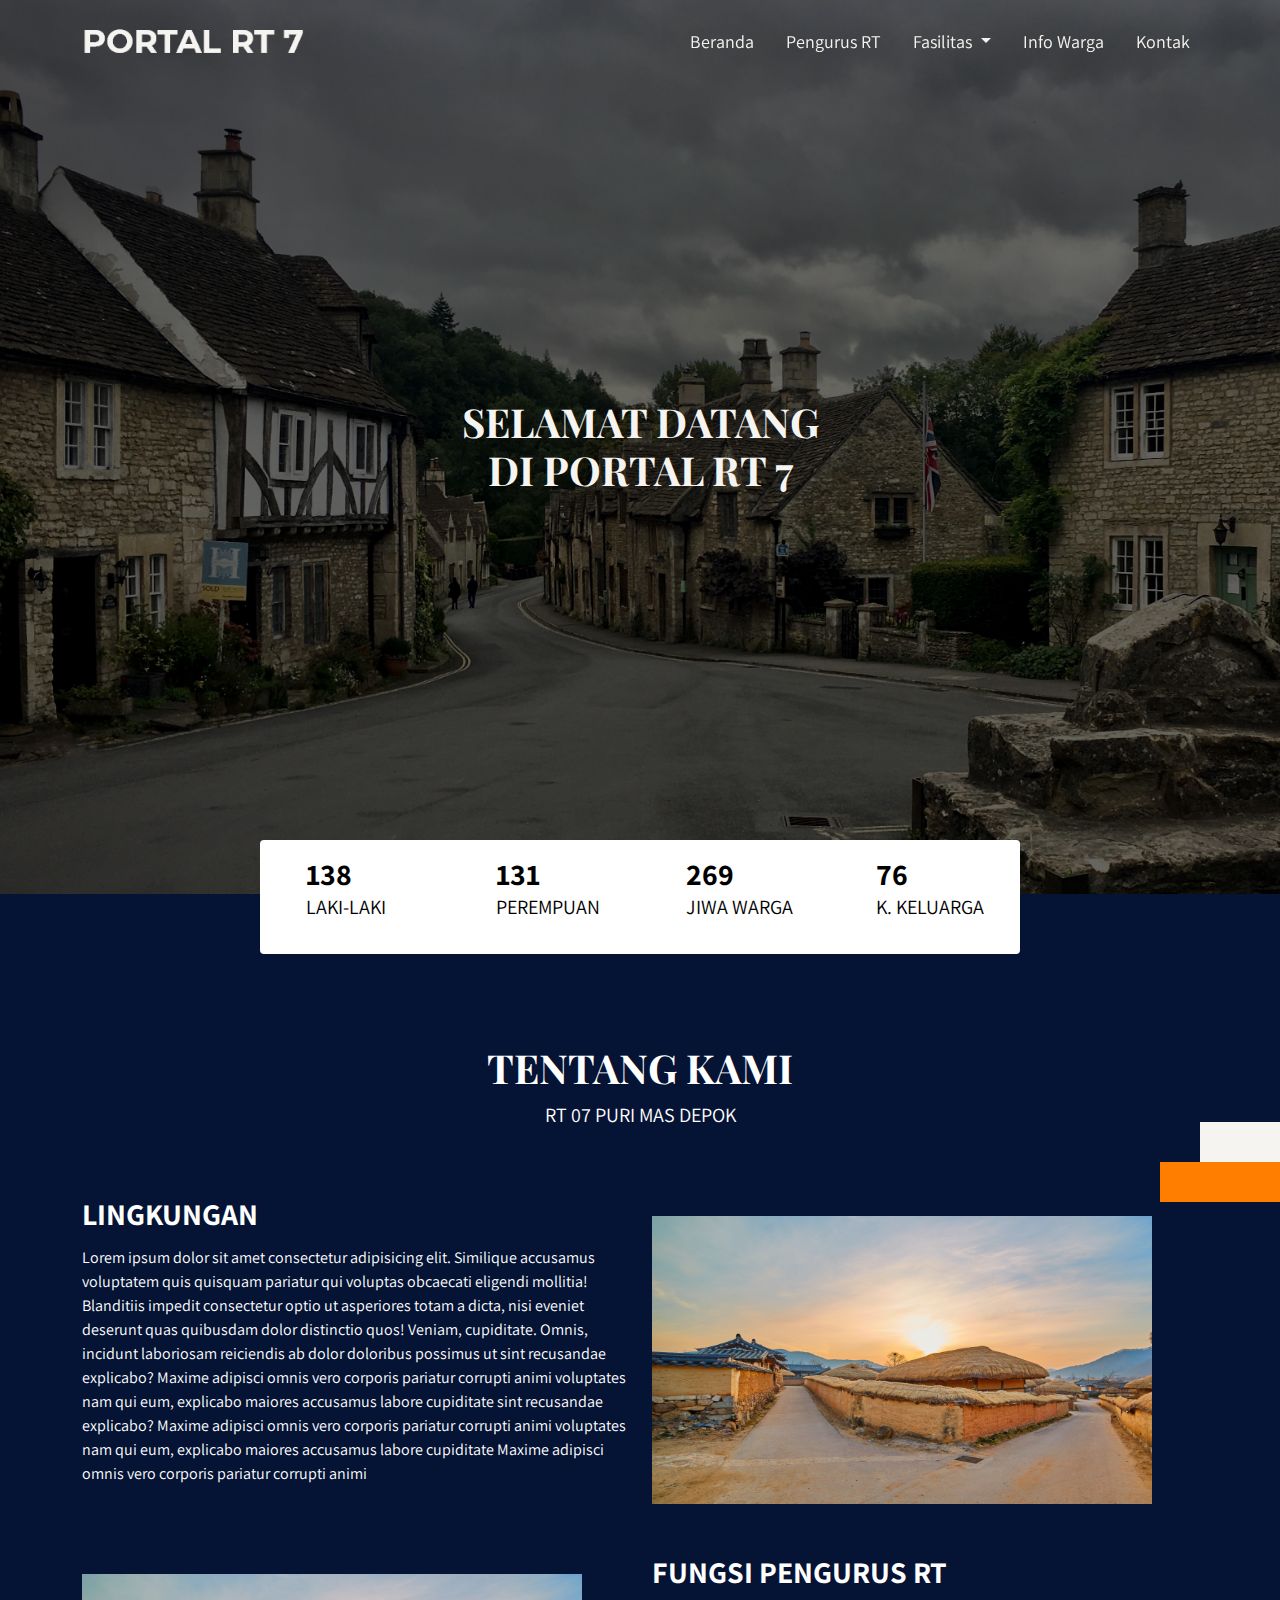
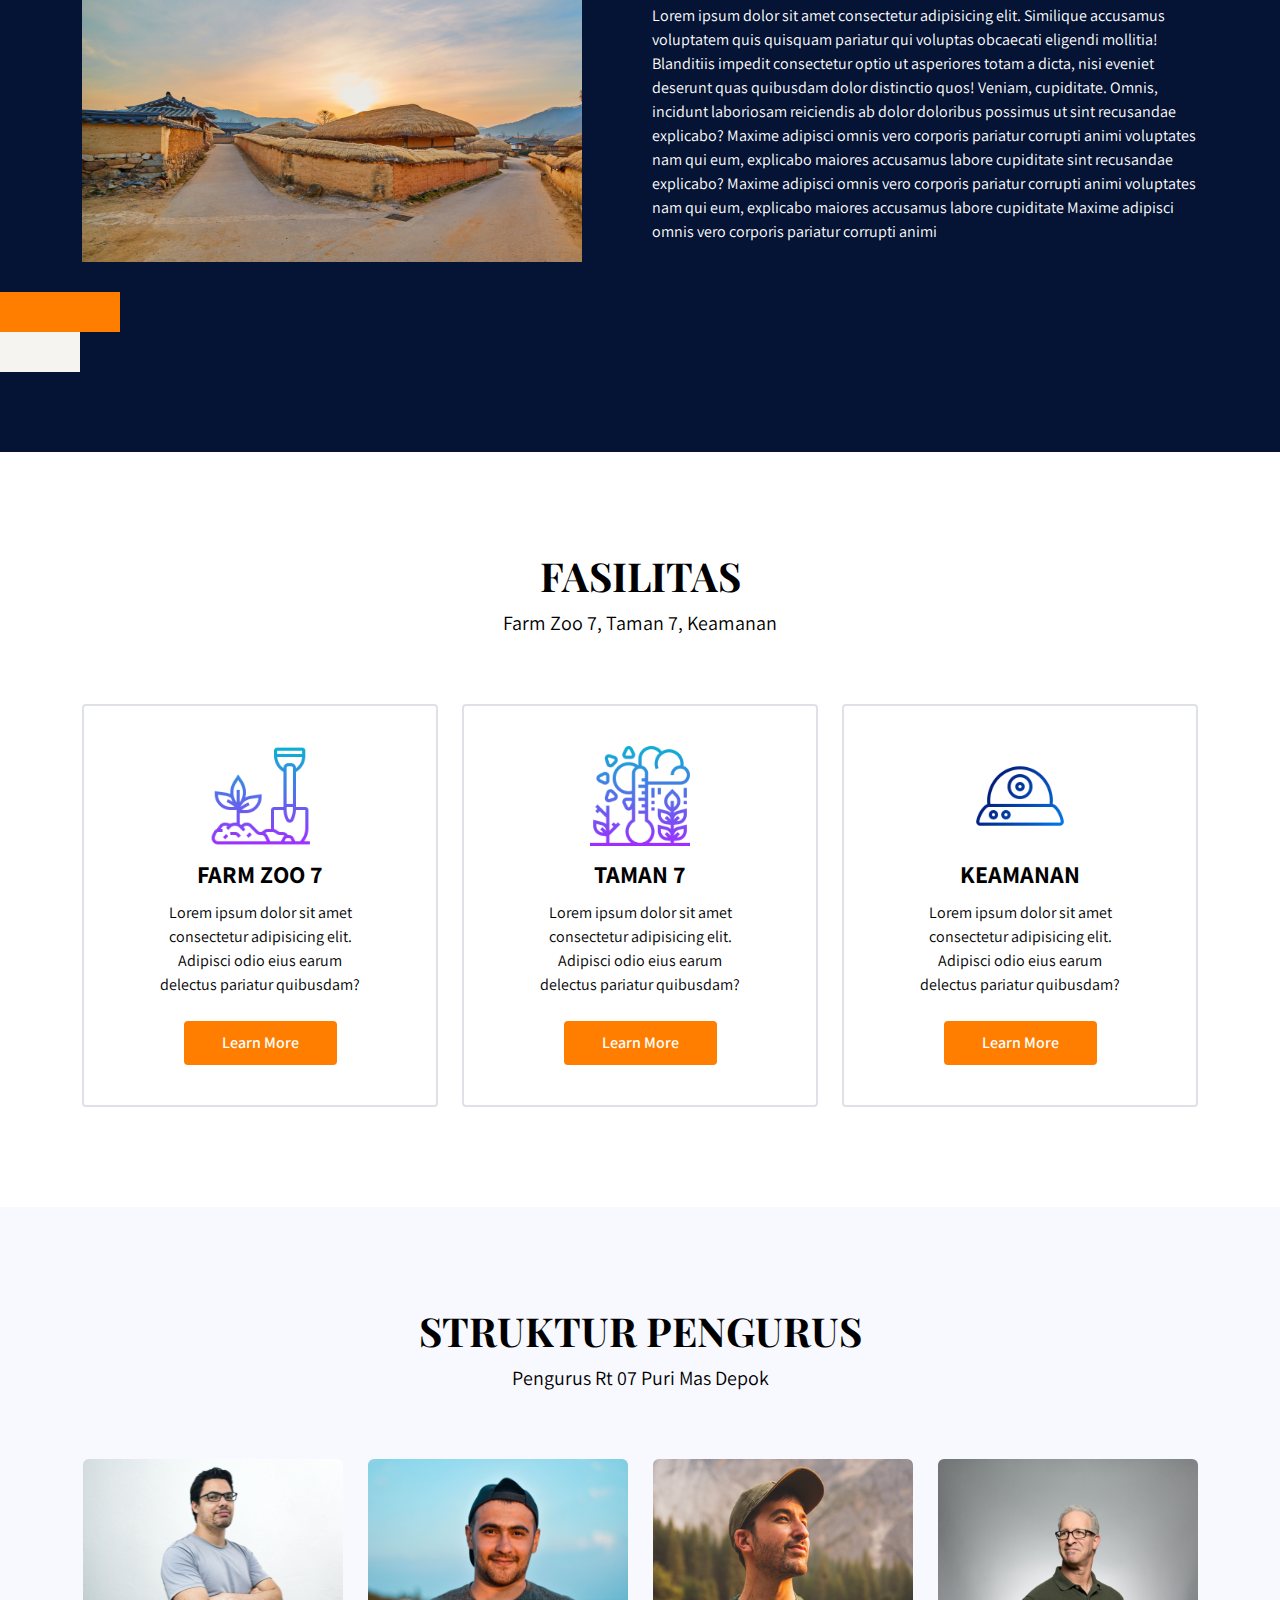
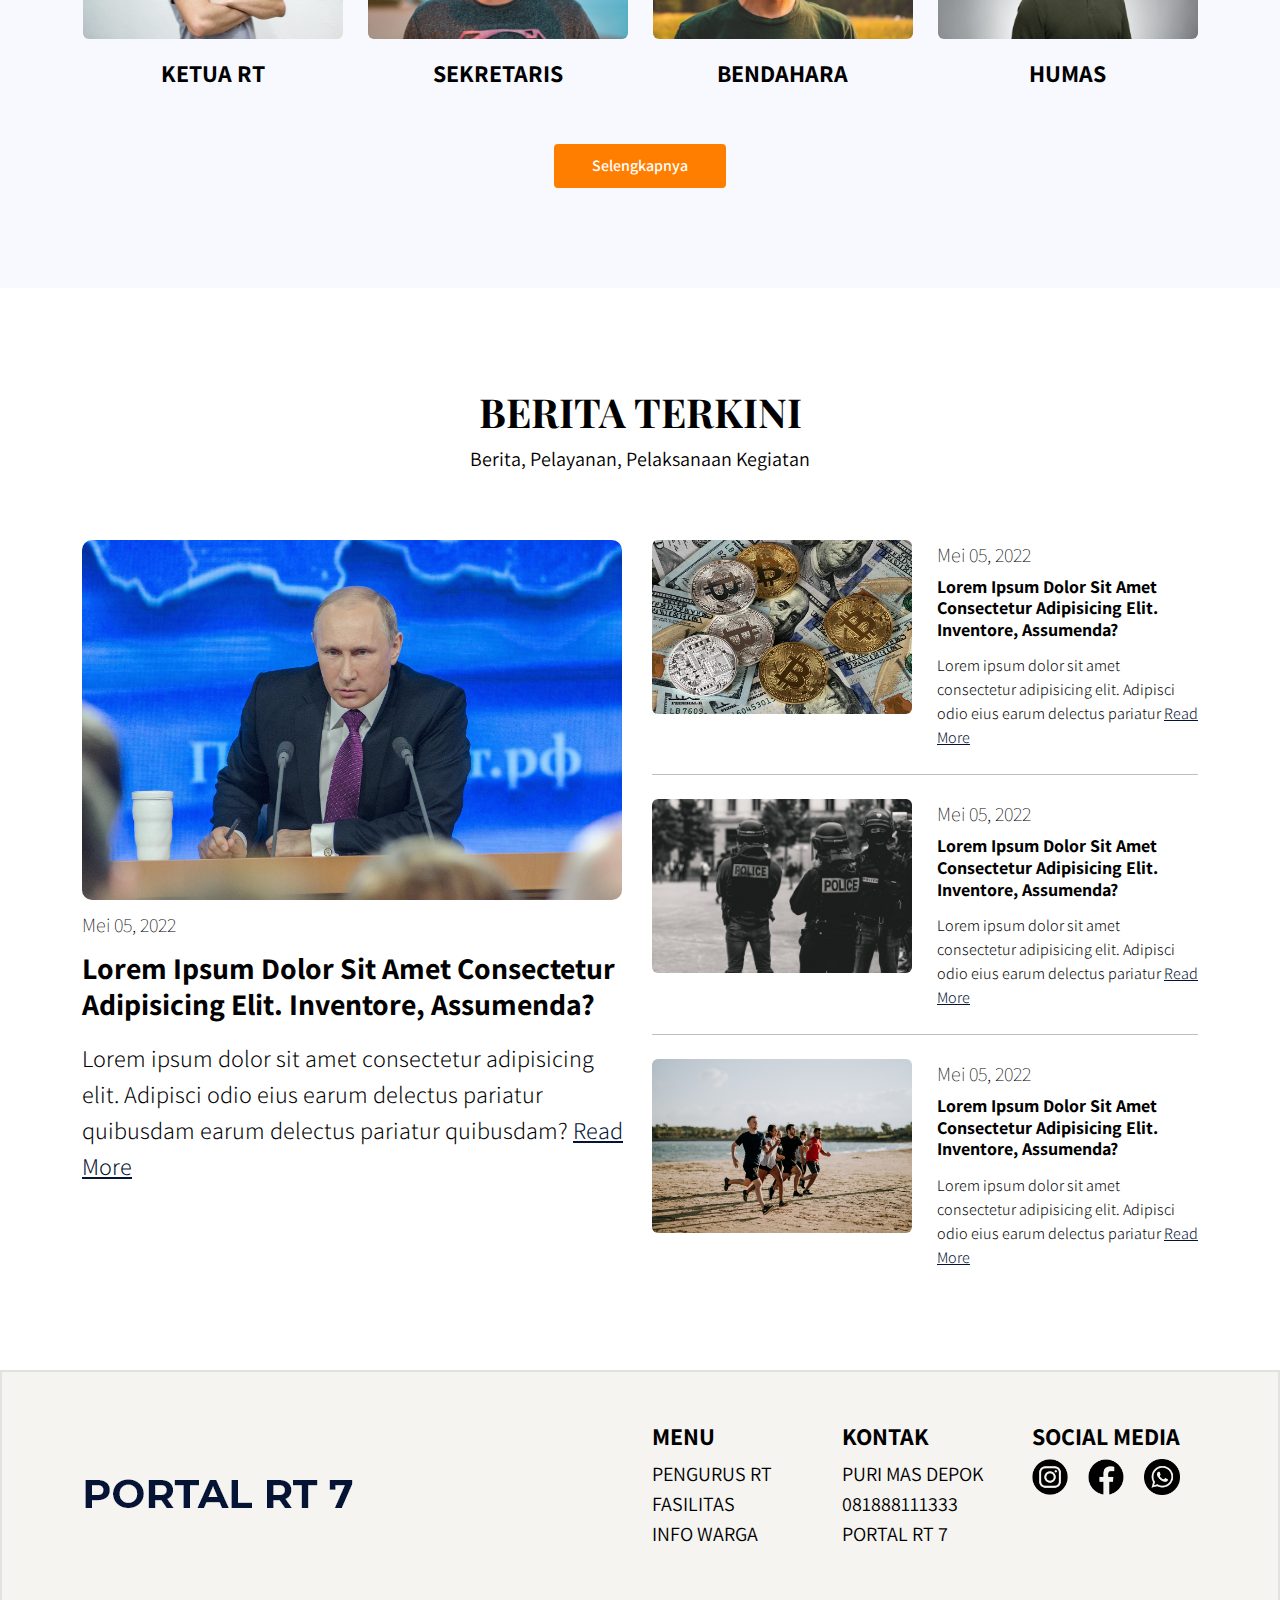
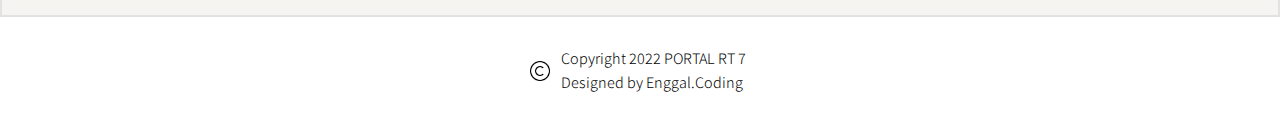
==== commit 448c0acc: "fixed responsive footer" ====
--- a/index.html
+++ b/index.html
@@ -19,7 +19,7 @@
             <!-- Navbar -->
             <nav id="navbar" class="navbar navbar-expand-lg fixed-top py-3 navbar-dark">
                 <div class="container">
-                    <a class="navbar-brand me-auto" href="/">
+                    <a class="navbar-brand me-auto" href="/portal_rt_7">
                         <img id="img-logo" class="img-logo" src="./assets/images/PORTAL_RT_7.png" alt="Logo Portal RT 7" />
                     </a>
                     <button class="navbar-toggler" type="button" data-bs-toggle="collapse" data-bs-target="#navbarSupportedContent" aria-controls="navbarSupportedContent" aria-expanded="false" aria-label="Toggle navigation">
@@ -28,7 +28,7 @@
                     <div class="collapse navbar-collapse" id="navbarSupportedContent">
                         <ul class="navbar-nav ms-auto mb-2 mb-lg-0">
                             <li class="nav-item me-3">
-                                <a class="nav-link active" aria-current="page" href="/">Beranda</a>
+                                <a class="nav-link active" aria-current="page" href="/portal_rt_7">Beranda</a>
                             </li>
                             <li class="nav-item me-3">
                                 <a class="nav-link" href="./src/struktur_pengurus.html">Pengurus RT</a>
@@ -321,7 +321,7 @@
                         <h3 class="heading-3">KONTAK</h3>
                         <ul class="list-unstyled">
                             <li><a href="./src/kontak.html">PURI MAS DEPOK</a></li>
-                            <li><a href="./src/kontak.html">021 - XXXXXXXXX</a></li>
+                            <li><a href="./src/kontak.html">081888111333</a></li>
                             <li><a href="/portal_rt_7">PORTAL RT 7</a></li>
                         </ul>
                     </div>
@@ -346,7 +346,10 @@
         <div class="copyright">
             <div class="d-flex align-items-center justify-content-center">
                 <img width="20" height="20" src="./assets/icon/ic-copyright.png" alt="" />
-                <p>Copyright 2022 PORTAL RT 7 Designed by Enggal.Coding</p>
+                <p>
+                    Copyright 2022 PORTAL RT 7 <br />
+                    Designed by Enggal.Coding
+                </p>
             </div>
         </div>
         <!-- Akhir footer -->
--- a/css/style.css
+++ b/css/style.css
@@ -169,6 +169,10 @@
     margin-bottom: 30px;
 }
 
+.copyright img {
+    margin-right: 6px;
+}
+
 .copyright p {
     padding: 0;
     margin: 0 5px;
@@ -202,4 +206,26 @@
     .heading-title p {
         font-size: 18px;
     }
-}
+
+    /* Footer */
+    .footer .heading-3 {
+        font-size: 16px;
+    }
+
+    .footer .list-unstyled li a {
+        font-size: 16px;
+    }
+
+    .footer .social-media a {
+        margin-right: 6px;
+    }
+
+    .footer .social-media a img {
+        width: 20px;
+        height: 20px;
+    }
+
+    .copyright p {
+        font-size: 14px;
+    }
+}
--- a/css/index.css
+++ b/css/index.css
@@ -173,13 +173,9 @@
     /* Akhir stats */
 
     /* About us */
-    .about-us {
-        padding: 0 16px;
-    }
-
-    .about-us .content-about-us .img-village {
-        width: 400px;
-        height: 220px;
+    .about-us .content-about-us .img-village {
+        width: 240px;
+        height: 140px;
         margin-top: 20px;
     }
 
@@ -194,8 +190,8 @@
 
     /* Berita */
     .berita .content .img-berita-utama {
-        width: 360px;
-        height: 240px;
+        width: 260px;
+        height: 174px;
         border-radius: 10px;
     }
     /* Akhir berita */
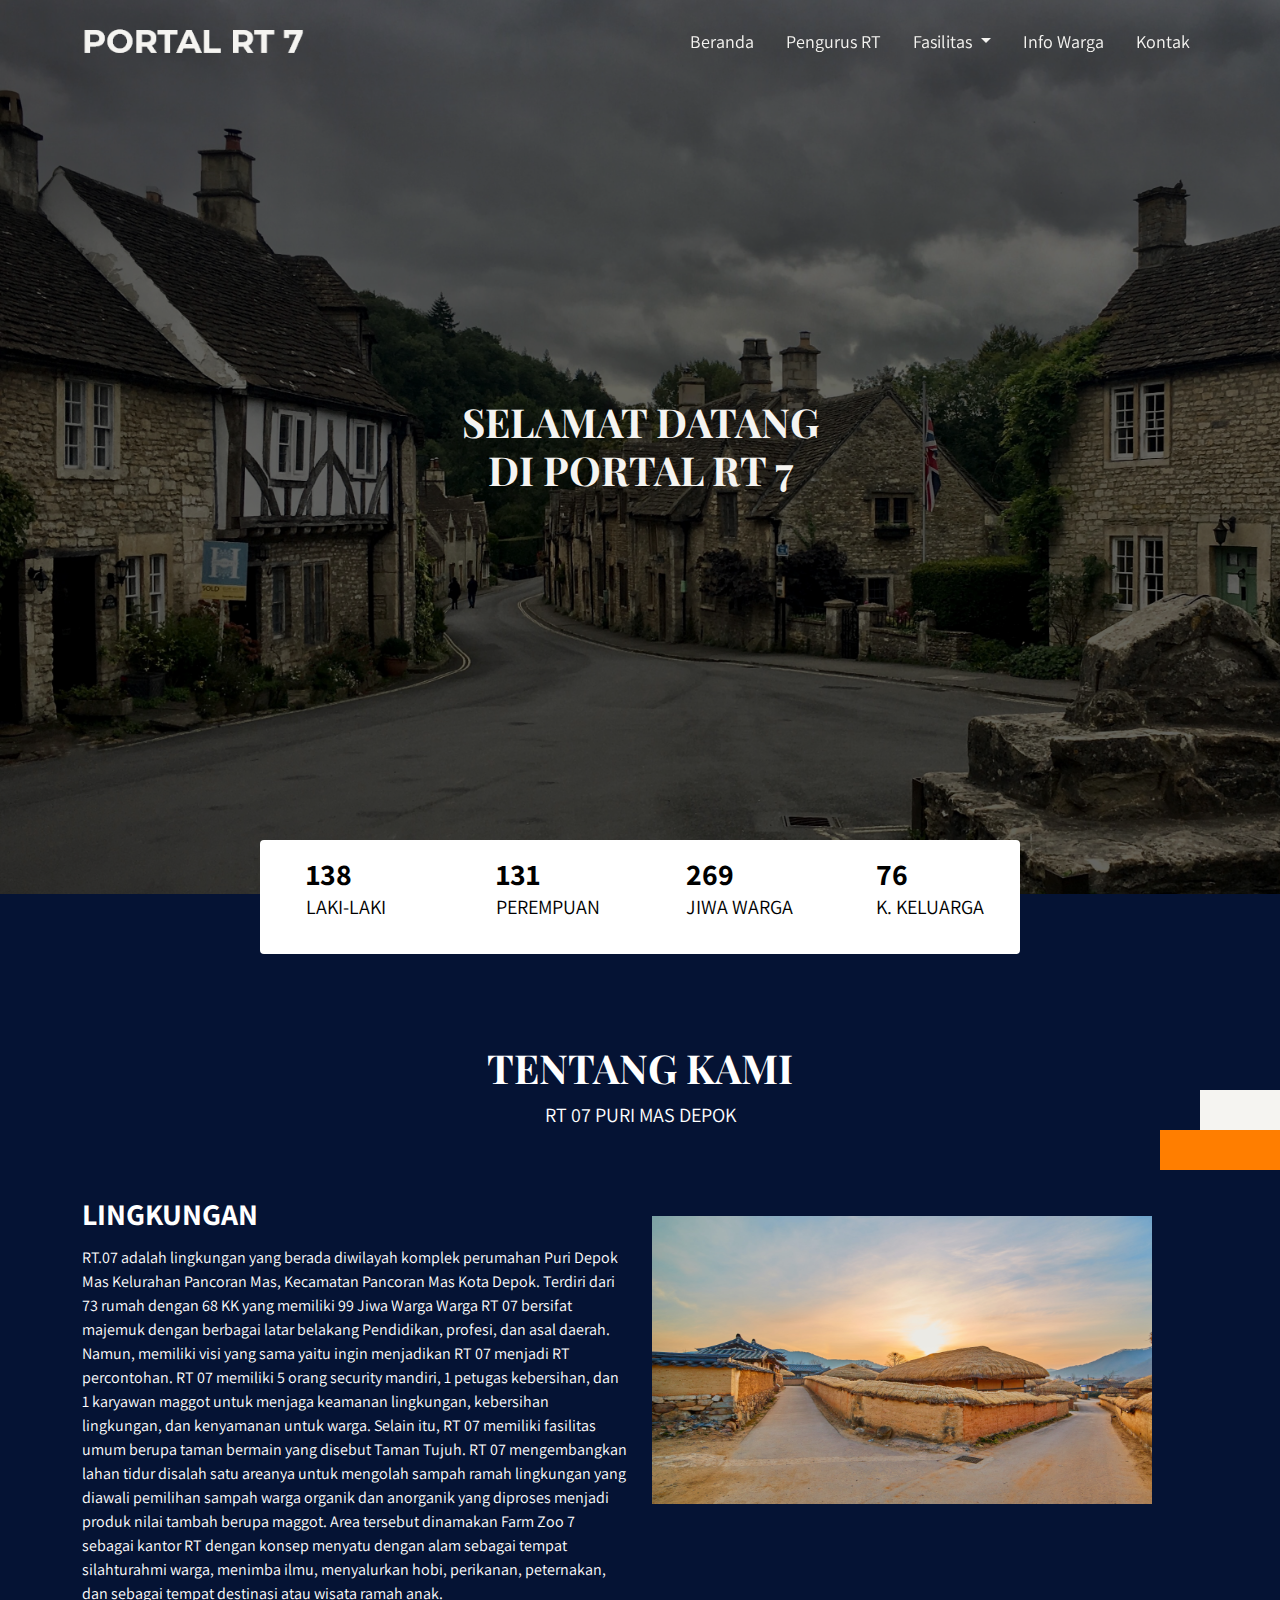
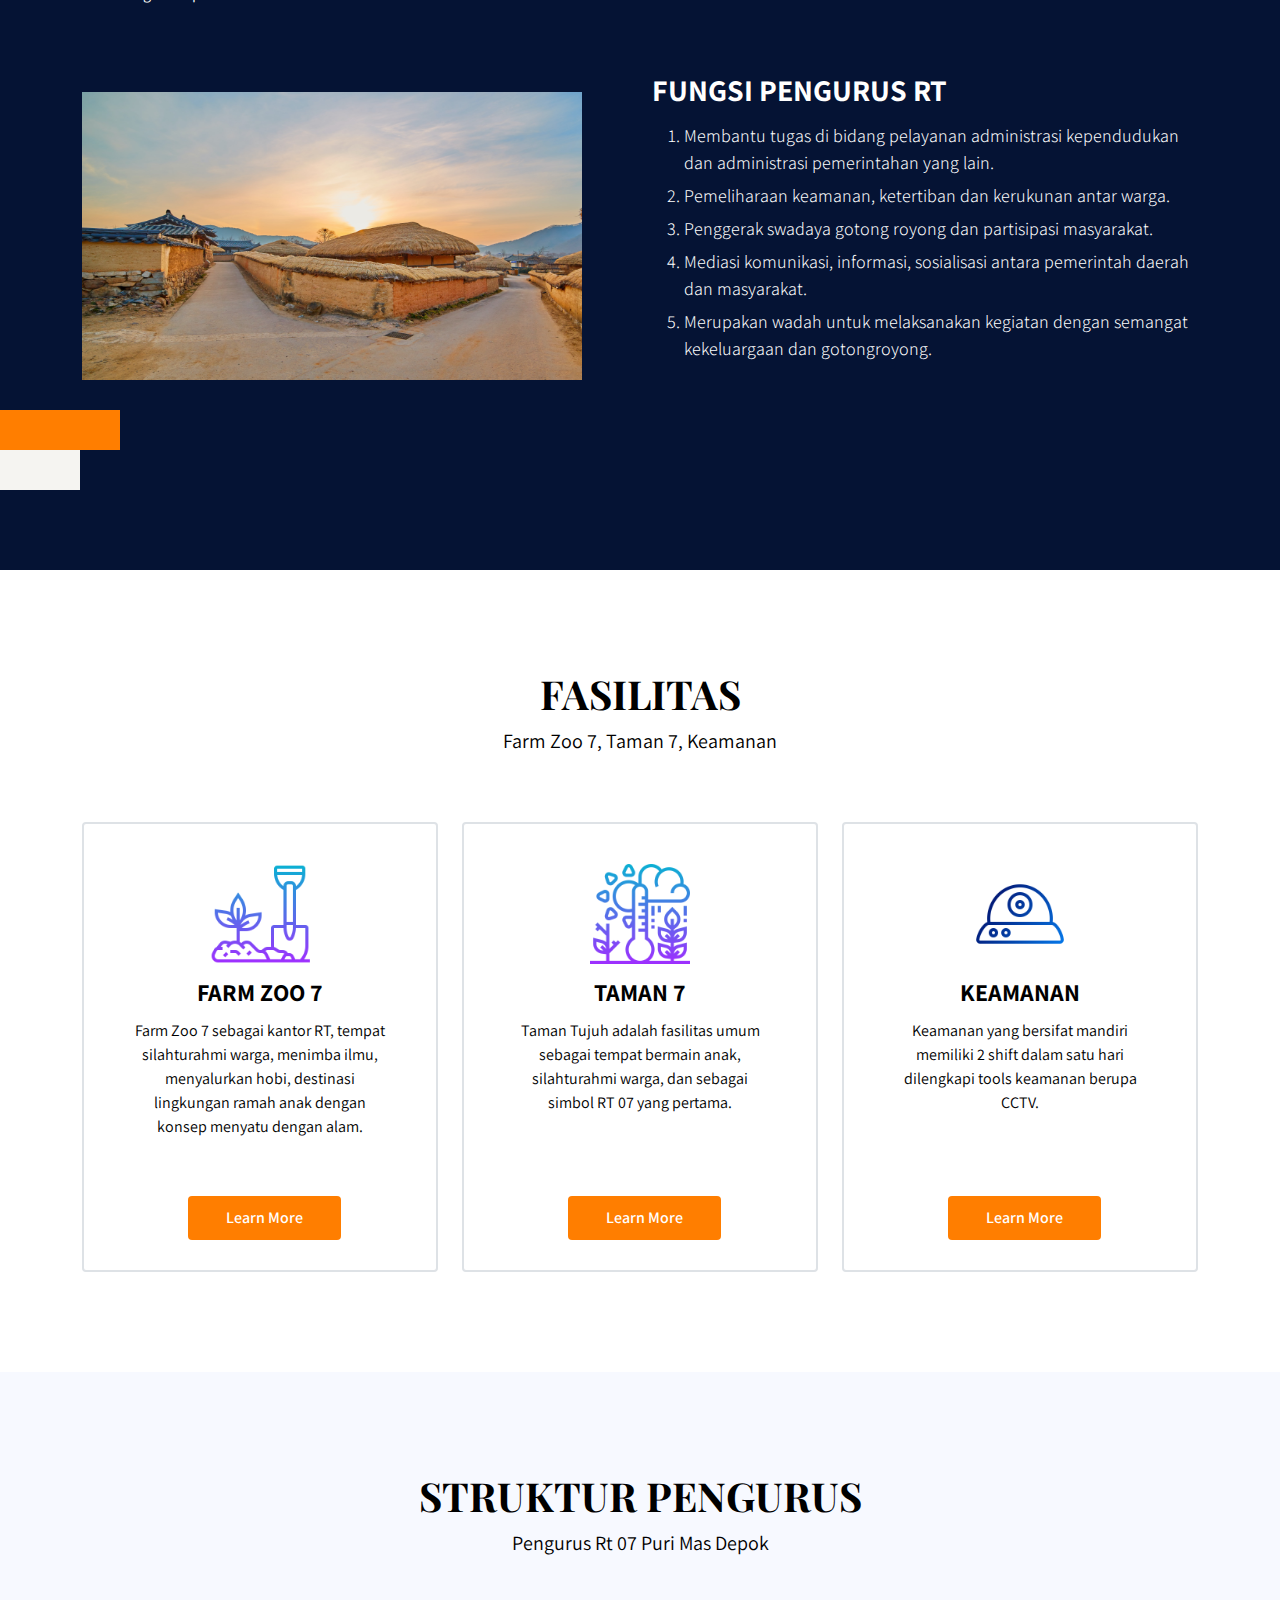
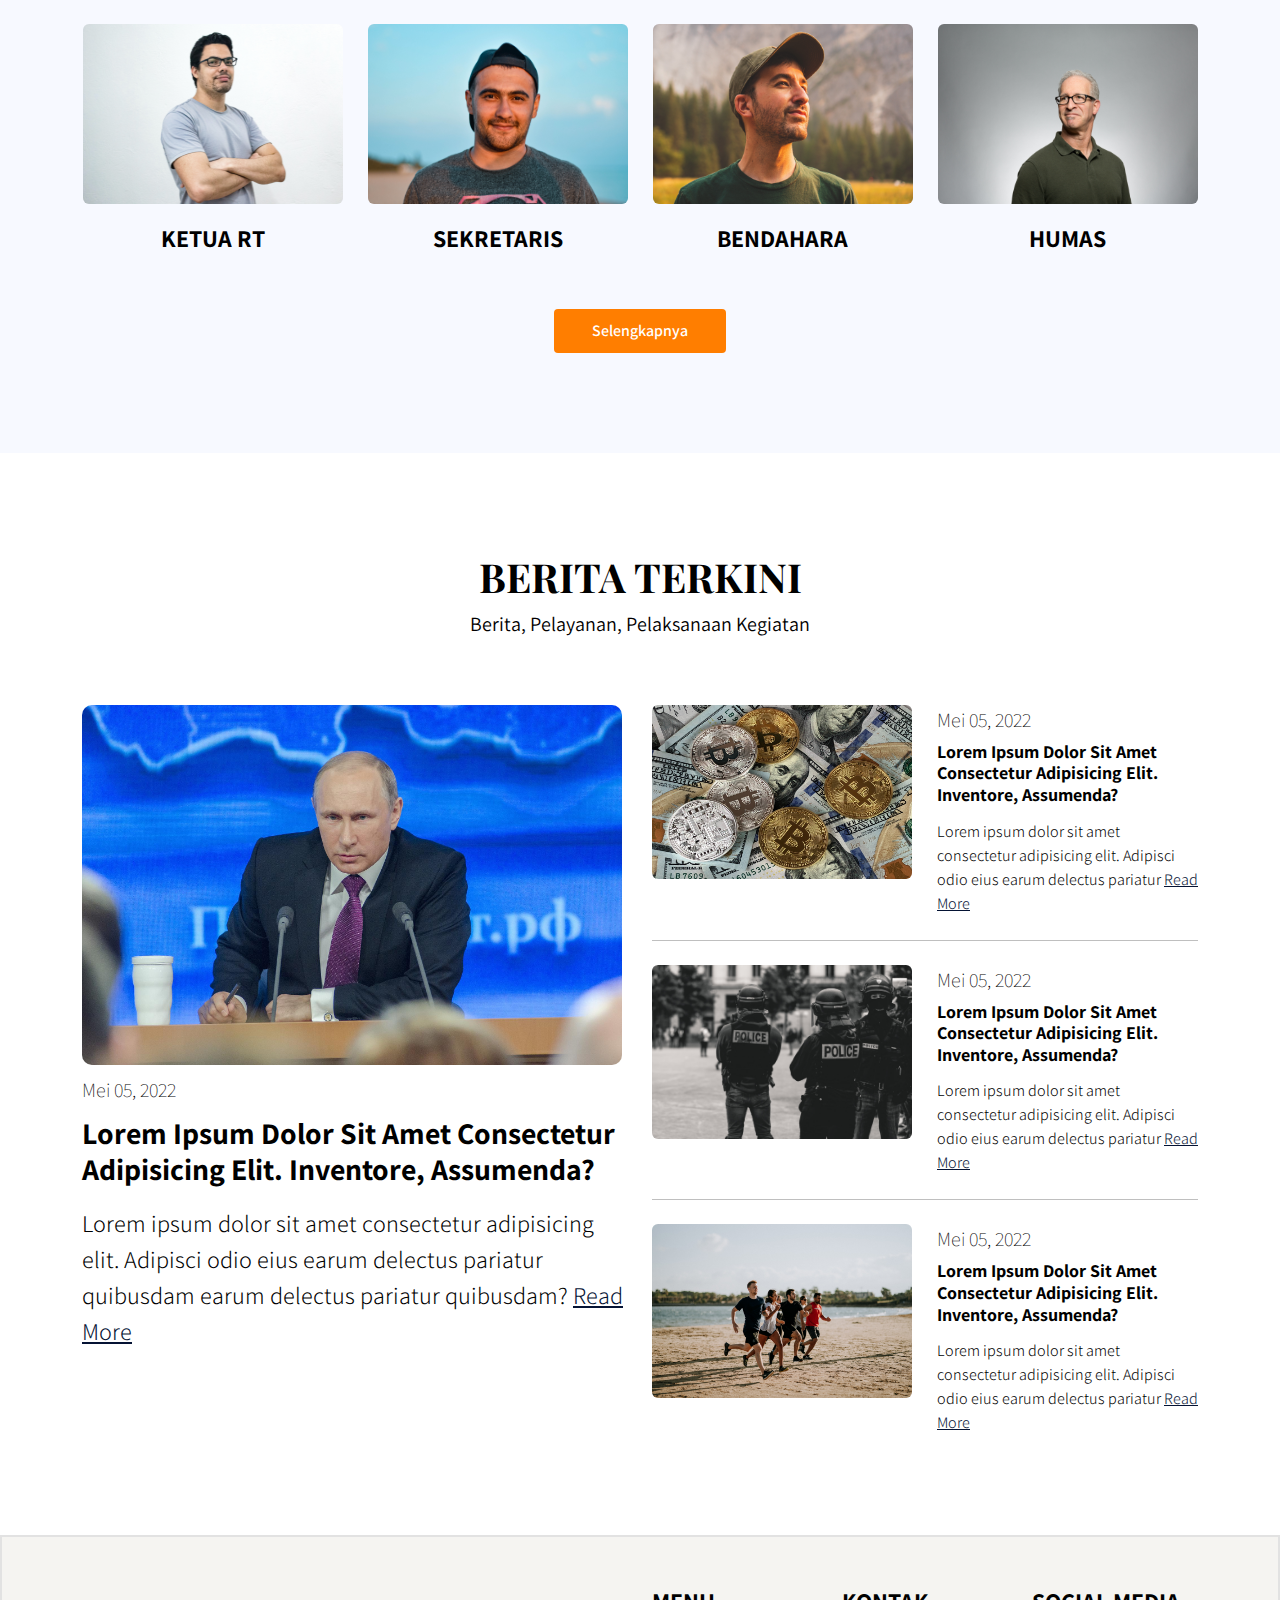
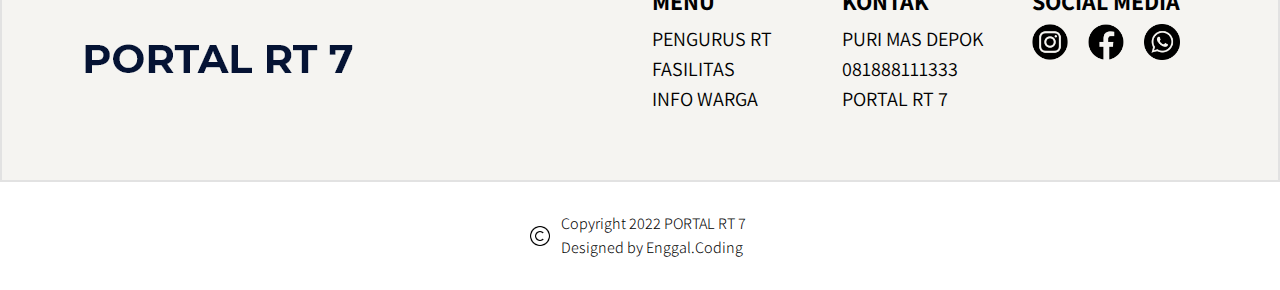
==== commit 127c8939: "responsive mobile fasilitas" ====
--- a/index.html
+++ b/index.html
@@ -90,7 +90,7 @@
             <!-- Akhir stats -->
 
             <!-- About us -->
-            <section class="about-us">
+            <section class="tentang-kami">
                 <div class="container">
                     <!-- Title -->
                     <div class="row">
@@ -102,33 +102,35 @@
                     <!-- Akhir title -->
 
                     <!-- Content -->
-                    <div class="content content-about-us">
+                    <div class="content content-tentang-kami">
                         <div class="row">
-                            <div class="col">
+                            <div class="col-12 col-sm-12 col-md-12 col-lg-6 col-xl-6">
                                 <h2 class="heading-2">LINGKUNGAN</h2>
                                 <p>
-                                    Lorem ipsum dolor sit amet consectetur adipisicing elit. Similique accusamus voluptatem quis quisquam pariatur qui voluptas obcaecati eligendi mollitia! Blanditiis impedit consectetur optio ut asperiores totam a dicta, nisi eveniet deserunt quas quibusdam dolor distinctio quos! Veniam, cupiditate. Omnis, incidunt laboriosam reiciendis ab dolor doloribus possimus
-                                    ut sint recusandae explicabo? Maxime adipisci omnis vero corporis pariatur corrupti animi voluptates nam qui eum, explicabo maiores accusamus labore cupiditate sint recusandae explicabo? Maxime adipisci omnis vero corporis pariatur corrupti animi voluptates nam qui eum, explicabo maiores accusamus labore cupiditate Maxime adipisci omnis vero corporis pariatur
-                                    corrupti animi
+                                    RT.07 adalah lingkungan yang berada diwilayah komplek perumahan Puri Depok Mas Kelurahan Pancoran Mas, Kecamatan Pancoran Mas Kota Depok. Terdiri dari 73 rumah dengan 68 KK yang memiliki 99 Jiwa Warga Warga RT 07 bersifat majemuk dengan berbagai latar belakang Pendidikan, profesi, dan asal daerah. Namun, memiliki visi yang sama yaitu ingin menjadikan RT 07
+                                    menjadi RT percontohan. RT 07 memiliki 5 orang security mandiri, 1 petugas kebersihan, dan 1 karyawan maggot untuk menjaga keamanan lingkungan, kebersihan lingkungan, dan kenyamanan untuk warga. Selain itu, RT 07 memiliki fasilitas umum berupa taman bermain yang disebut Taman Tujuh. RT 07 mengembangkan lahan tidur disalah satu areanya untuk mengolah sampah ramah
+                                    lingkungan yang diawali pemilihan sampah warga organik dan anorganik yang diproses menjadi produk nilai tambah berupa maggot. Area tersebut dinamakan Farm Zoo 7 sebagai kantor RT dengan konsep menyatu dengan alam sebagai tempat silahturahmi warga, menimba ilmu, menyalurkan hobi, perikanan, peternakan, dan sebagai tempat destinasi atau wisata ramah anak.
                                 </p>
                             </div>
-                            <div class="col">
+                            <div class="col-12 col-sm-12 col-md-12 col-lg-6 col-xl-6">
                                 <img class="img-village" src="./assets/images/village-1.png" alt="Halaman RT 07" />
                             </div>
                         </div>
                     </div>
-                    <div class="content content-about-us">
+                    <div class="content content-tentang-kami">
                         <div class="row d-flex">
-                            <div class="col order-2 order-lg-1" id="img-village">
+                            <div class="col-12 col-sm-12 col-md-12 col-lg-6 col-xl-6 order-2 order-lg-1" id="img-village">
                                 <img class="img-village" src="./assets/images/village-1.png" alt="Halaman RT 07" />
                             </div>
-                            <div class="col order-1 order-lg-2" id="desc-village">
+                            <div class="col-12 col-sm-12 col-md-12 col-lg-6 col-xl-6 order-1 order-lg-2" id="desc-village">
                                 <h2 class="heading-2">FUNGSI PENGURUS RT</h2>
-                                <p>
-                                    Lorem ipsum dolor sit amet consectetur adipisicing elit. Similique accusamus voluptatem quis quisquam pariatur qui voluptas obcaecati eligendi mollitia! Blanditiis impedit consectetur optio ut asperiores totam a dicta, nisi eveniet deserunt quas quibusdam dolor distinctio quos! Veniam, cupiditate. Omnis, incidunt laboriosam reiciendis ab dolor doloribus possimus
-                                    ut sint recusandae explicabo? Maxime adipisci omnis vero corporis pariatur corrupti animi voluptates nam qui eum, explicabo maiores accusamus labore cupiditate sint recusandae explicabo? Maxime adipisci omnis vero corporis pariatur corrupti animi voluptates nam qui eum, explicabo maiores accusamus labore cupiditate Maxime adipisci omnis vero corporis pariatur
-                                    corrupti animi
-                                </p>
+                                <ol class="list-fungsi-rt">
+                                    <li>Membantu tugas di bidang pelayanan administrasi kependudukan dan administrasi pemerintahan yang lain.</li>
+                                    <li>Pemeliharaan keamanan, ketertiban dan kerukunan antar warga.</li>
+                                    <li>Penggerak swadaya gotong royong dan partisipasi masyarakat.</li>
+                                    <li>Mediasi komunikasi, informasi, sosialisasi antara pemerintah daerah dan masyarakat.</li>
+                                    <li>Merupakan wadah untuk melaksanakan kegiatan dengan semangat kekeluargaan dan gotongroyong.</li>
+                                </ol>
                             </div>
                         </div>
                     </div>
@@ -161,28 +163,28 @@
                     <!-- fasilitas-content -->
                     <div class="content">
                         <div class="row justify-content-center">
-                            <div class="col-8 col-lg-4 col-md-6 col-sm-8">
-                                <div class="card-fasilitas border border-2 text-center rounded">
+                            <div class="col-10 col-sm-8 col-lg-4 col-md-6 col-sm-8">
+                                <div class="first-card-fasilitas card-fasilitas border border-2 text-center rounded">
                                     <img src="./assets/icon/farm.png" width="100" height="100" alt="Farm" />
                                     <h3 class="heading-3">FARM ZOO 7</h3>
-                                    <p class="mx-5 pt-1">Lorem ipsum dolor sit amet consectetur adipisicing elit. Adipisci odio eius earum delectus pariatur quibusdam?</p>
-                                    <a href="./src/farm_zoo_7.html" class="btn btn-primary mt-2">Learn More</a>
+                                    <p class="mx-5 pt-1">Farm Zoo 7 sebagai kantor RT, tempat silahturahmi warga, menimba ilmu, menyalurkan hobi, destinasi lingkungan ramah anak dengan konsep menyatu dengan alam.</p>
+                                    <a href="./src/farm_zoo_7.html" class="btn btn-primary">Learn More</a>
                                 </div>
                             </div>
-                            <div class="col-8 col-lg-4 col-md-6 col-sm-8">
+                            <div class="col-10 col-sm-8 col-lg-4 col-md-6 col-sm-8">
                                 <div class="card-fasilitas border border-2 text-center rounded mt-4 mt-sm-4 mt-md-0">
                                     <img src="./assets/icon/garden.png" width="100" height="100" alt="Garden" />
                                     <h3 class="heading-3">TAMAN 7</h3>
-                                    <p class="mx-5 pt-1">Lorem ipsum dolor sit amet consectetur adipisicing elit. Adipisci odio eius earum delectus pariatur quibusdam?</p>
-                                    <a href="./src/taman_7.html" class="btn btn-primary mt-2">Learn More</a>
+                                    <p class="mx-5 pt-1">Taman Tujuh adalah fasilitas umum sebagai tempat bermain anak, silahturahmi warga, dan sebagai simbol RT 07 yang pertama.</p>
+                                    <a href="./src/taman_7.html" class="btn btn-primary">Learn More</a>
                                 </div>
                             </div>
-                            <div class="col-8 col-lg-4 col-md-6 col-sm-8">
+                            <div class="col-10 col-sm-8 col-lg-4 col-md-6 col-sm-8">
                                 <div class="card-fasilitas border border-2 text-center rounded mt-4 mt-sm-4 mt-lg-0">
                                     <img src="./assets/icon/keamanan.png" width="100" height="100" alt="Security" />
                                     <h3 class="heading-3">KEAMANAN</h3>
-                                    <p class="mx-5 pt-1">Lorem ipsum dolor sit amet consectetur adipisicing elit. Adipisci odio eius earum delectus pariatur quibusdam?</p>
-                                    <a href="./src/keamanan.html" class="btn btn-primary mt-2">Learn More</a>
+                                    <p class="mx-5 pt-1">Keamanan yang bersifat mandiri memiliki 2 shift dalam satu hari dilengkapi tools keamanan berupa CCTV.</p>
+                                    <a href="./src/keamanan.html" class="btn btn-primary">Learn More</a>
                                 </div>
                             </div>
                         </div>
--- a/css/style.css
+++ b/css/style.css
@@ -182,6 +182,10 @@
 
 /* responsive */
 @media (min-width: 0px) and (max-width: 575px) {
+    .content p {
+        font-size: 14px;
+    }
+
     .navbar .navbar-brand .img-logo {
         width: 180px;
         height: 36px;
@@ -192,19 +196,19 @@
     }
 
     .heading-1 {
-        font-size: 30px;
+        font-size: 24px;
     }
 
     .heading-2 {
-        font-size: 24px;
+        font-size: 18px;
     }
 
     .heading-3 {
-        font-size: 20px;
+        font-size: 16px;
     }
 
     .heading-title p {
-        font-size: 18px;
+        font-size: 16px;
     }
 
     /* Footer */
--- a/css/index.css
+++ b/css/index.css
@@ -26,44 +26,59 @@
 }
 
 /* About us */
-.about-us {
+.tentang-kami {
     min-height: 1040px;
     background-color: #051334;
     margin-top: -60px;
     color: #ffffff;
 }
 
-.about-us .heading-title {
+.tentang-kami .heading-title {
     margin-top: 150px;
 }
 
-.about-us .content-about-us h2 {
+.tentang-kami .content-tentang-kami h2 {
     margin-bottom: 14px;
 }
 
-.about-us .content-about-us .img-village {
+.tentang-kami .content-tentang-kami .img-village {
     width: 600px;
     height: 360px;
 }
 
+.tentang-kami .content-tentang-kami ol li {
+    font-size: 18px;
+    font-family: "Assistant", sans-serif;
+    font-weight: 300;
+    margin-bottom: 6px;
+}
+
 /* Hiasan box */
-.about-us .box-1 {
+.tentang-kami .box-1 {
     transform: rotate(180deg);
 }
 
-.about-us .box-2 {
-    transform: translateY(-830px);
+.tentang-kami .box-2 {
+    transform: translateY(-900px);
 }
 
 /* Fasilitas */
 .fasilitas .content .card-fasilitas {
     width: auto;
-    height: auto;
-    padding: 40px 20px;
+    height: 450px;
+    padding: 40px 0;
+    position: relative;
 }
 
 .fasilitas .content .card-fasilitas img {
     margin-bottom: 14px;
+}
+
+.fasilitas .content .card-fasilitas .btn-primary {
+    position: absolute;
+    bottom: 0;
+    margin-left: -72px;
+    margin-bottom: 30px;
 }
 
 /* pengurus */
@@ -164,7 +179,7 @@
 
     /* Stats */
     .stats .stats-detail p {
-        font-size: 16px;
+        font-size: 12px;
     }
 
     .stats .stats-detail {
@@ -172,21 +187,21 @@
     }
     /* Akhir stats */
 
-    /* About us */
-    .about-us .content-about-us .img-village {
+    /* Tentang Kami */
+    .tentang-kami .content-tentang-kami .img-village {
         width: 240px;
         height: 140px;
         margin-top: 20px;
     }
 
-    .about-us .box-1 {
+    .tentang-kami .box-1 {
         visibility: hidden;
     }
 
-    .about-us .box-2 {
+    .tentang-kami .box-2 {
         visibility: hidden;
     }
-    /* Akhir about us */
+    /* Akhir Tentang Kami */
 
     /* Berita */
     .berita .content .img-berita-utama {
@@ -195,32 +210,40 @@
         border-radius: 10px;
     }
     /* Akhir berita */
+
+    /* Fasilitas */
+    .first-card-fasilitas {
+        height: 520px !important;
+    }
 }
 
 /* Small */
 @media (min-width: 576px) {
-    /* hr (garis) */
-    .hr-lg {
-        display: block;
-    }
-
+    /* Stats */
     .stats .stats-detail {
         padding: 10px 0 10px 10px;
     }
 
-    .about-us .content-about-us .img-village {
+    /* Tentang kami */
+    .tentang-kami .content-tentang-kami .img-village {
         width: 400px;
         height: 220px;
         margin-top: 20px;
     }
 
-    .about-us .box-1 {
+    .tentang-kami .box-1 {
         visibility: hidden;
     }
 
-    .about-us .box-2 {
+    .tentang-kami .box-2 {
         visibility: hidden;
     }
+
+    /* Berita */
+    .hr-lg {
+        display: block;
+    }
+
     .berita .content .img-berita-utama {
         width: 540px;
         height: 360px;
@@ -230,67 +253,82 @@
 
 /* Medium */
 @media (min-width: 768px) {
+    /* Stats */
     .stats .stats-detail {
         padding: 16px 16px;
     }
-    .about-us .content-about-us .img-village {
+
+    /* Tentang kami */
+    .tentang-kami .content-tentang-kami .img-village {
         margin-top: 20px;
         width: 600px;
         height: 360px;
     }
 
-    .about-us .box-1 {
+    .tentang-kami .box-1 {
         visibility: visible;
         margin-top: 30px;
     }
 
-    .about-us .box-2 {
+    .tentang-kami .box-2 {
         visibility: visible;
-        transform: translateY(-1500px);
+        transform: translateY(-1630px);
     }
 }
 
 /* Large */
 @media (min-width: 992px) {
+    /* Tentang kami */
+    .tentang-kami .content-tentang-kami .img-village {
+        width: 460px;
+        height: 270px;
+    }
+
+    .tentang-kami .box-2 {
+        transform: translateY(-1100px);
+    }
+
+    /* Struktur pengurus */
     .struktur-pengurus .pengurus .img-pengurus {
         width: 220px;
         height: 140px;
     }
+
+    /* Stats */
     .stats .stats-detail {
         padding: 16px 16px;
-    }
-    .about-us .content-about-us .img-village {
-        width: 460px;
-        height: 270px;
-    }
-
-    .about-us .box-2 {
-        transform: translateY(-950px);
     }
 }
 
 /* Extra large */
 @media (min-width: 1200px) {
-    .hr-lg {
-        display: none;
-    }
+    /* Struktur pengurus */
     .struktur-pengurus .pengurus .img-pengurus {
         width: 260px;
         height: 180px;
     }
+
+    /* Stats */
     .stats .stats-detail {
         padding: 16px 16px 16px 46px;
     }
-    .about-us .content-about-us .img-village {
+
+    /* Tentang kami */
+    .tentang-kami .content-tentang-kami .img-village {
         width: 500px;
         height: 288px;
     }
-    .about-us .box-1 {
+    .tentang-kami .box-1 {
         margin-top: 30px;
     }
 
-    .about-us .box-2 {
-        transform: translateY(-850px);
+    .tentang-kami .box-2 {
+        transform: translateY(-1000px);
+    }
+
+    /* Berita */
+    .hr-lg {
+        display: none;
     }
 }
 
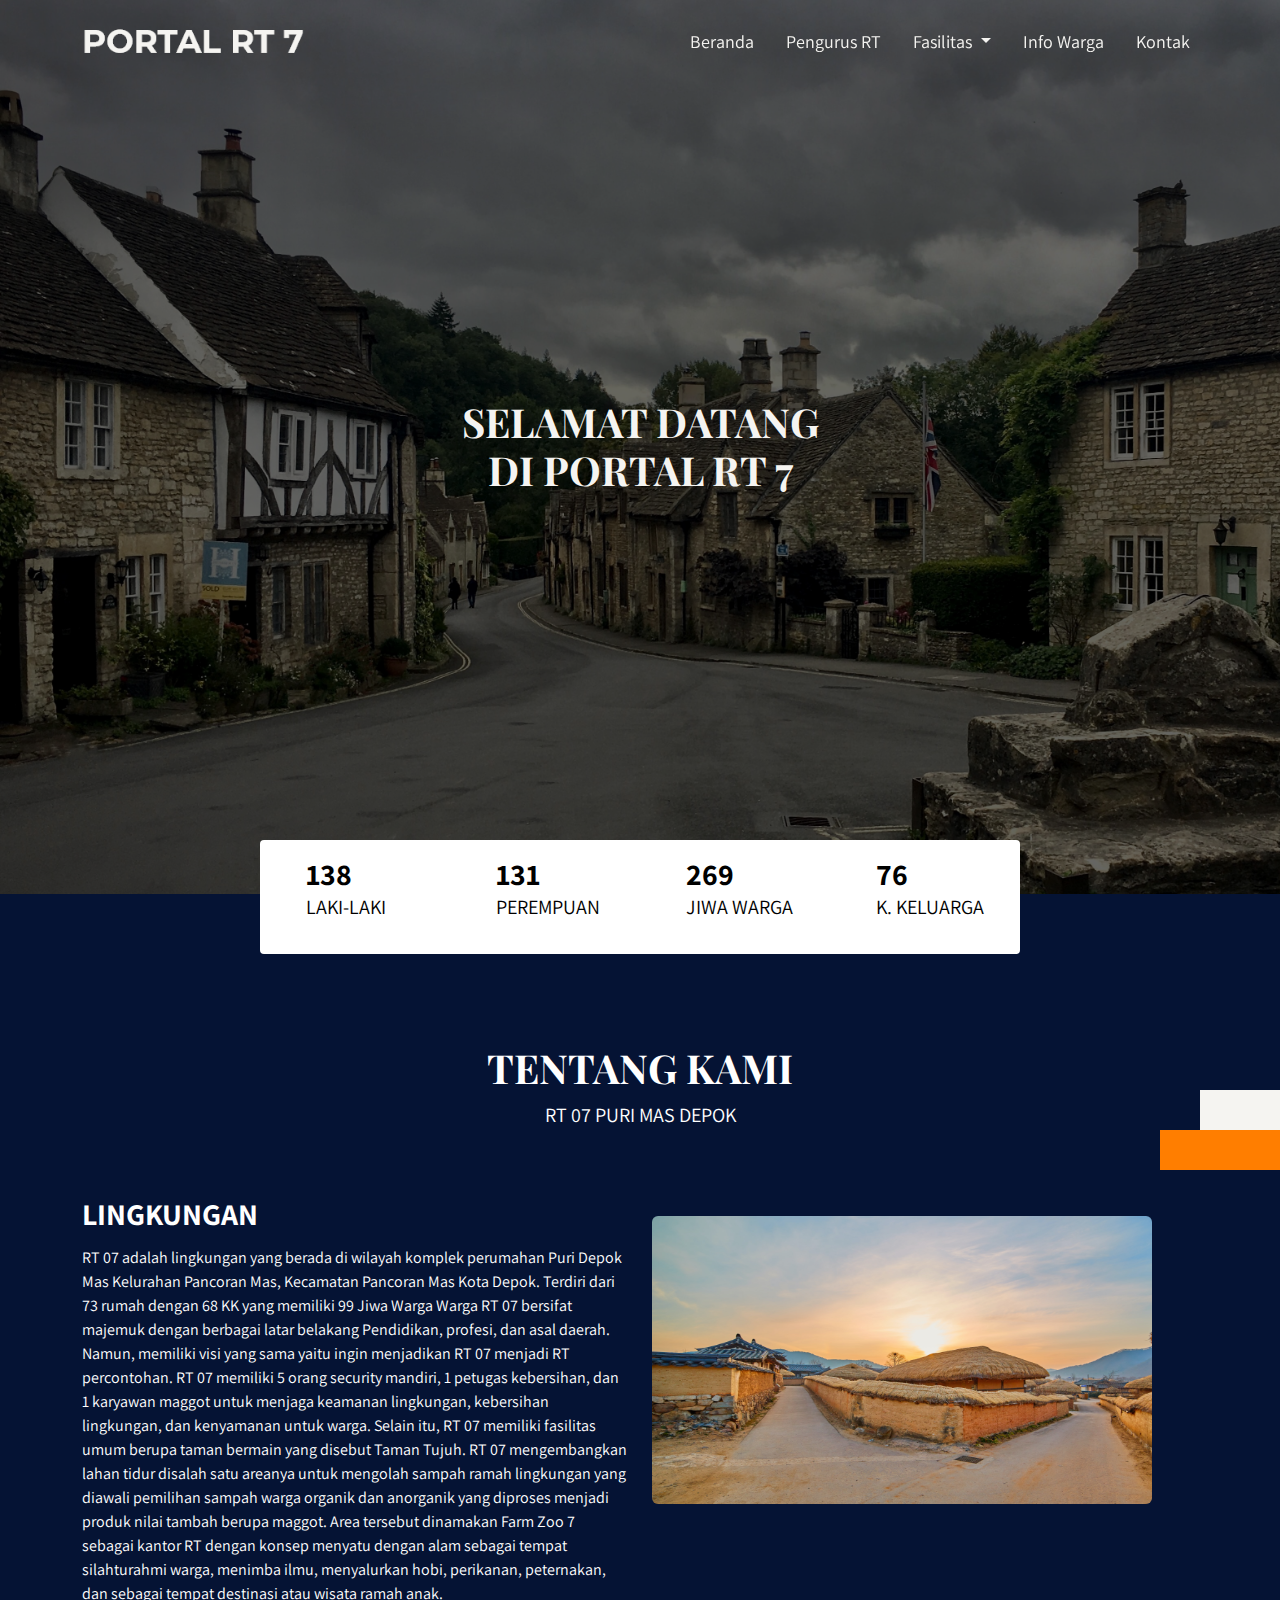
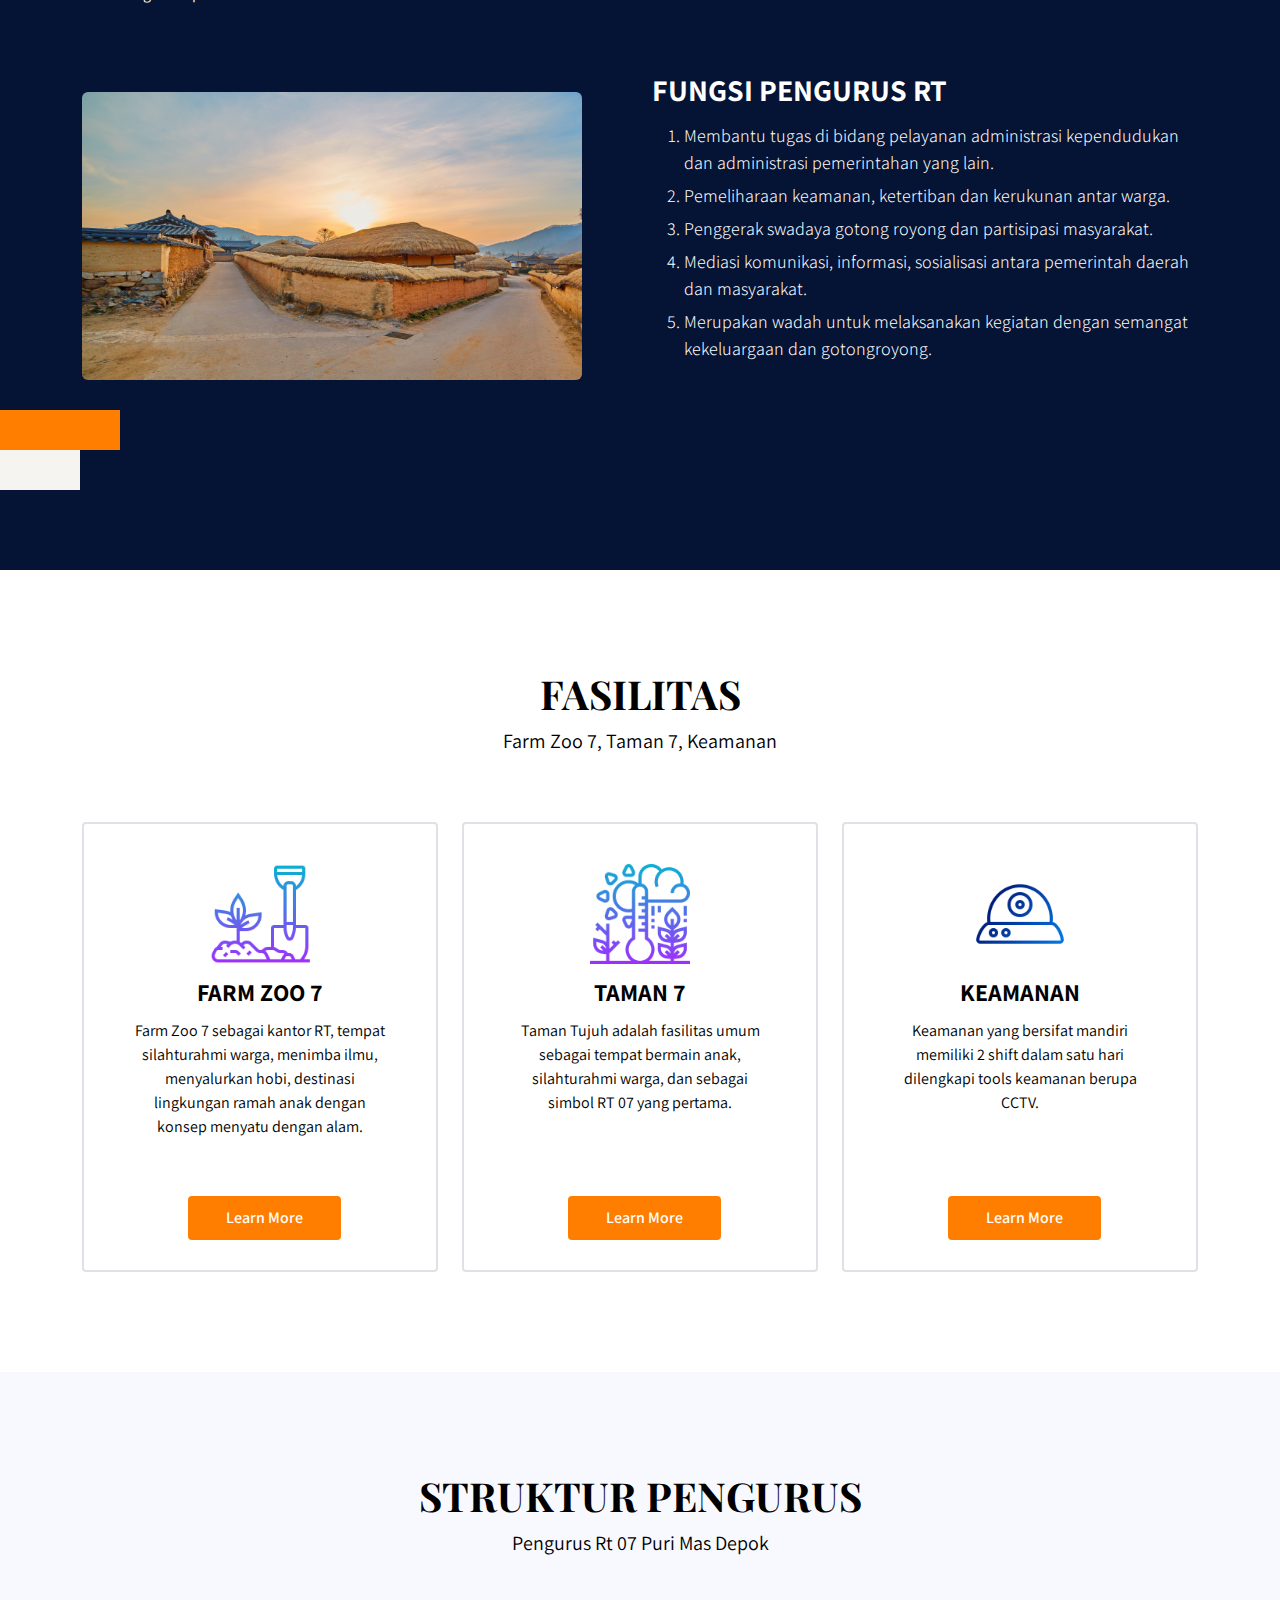
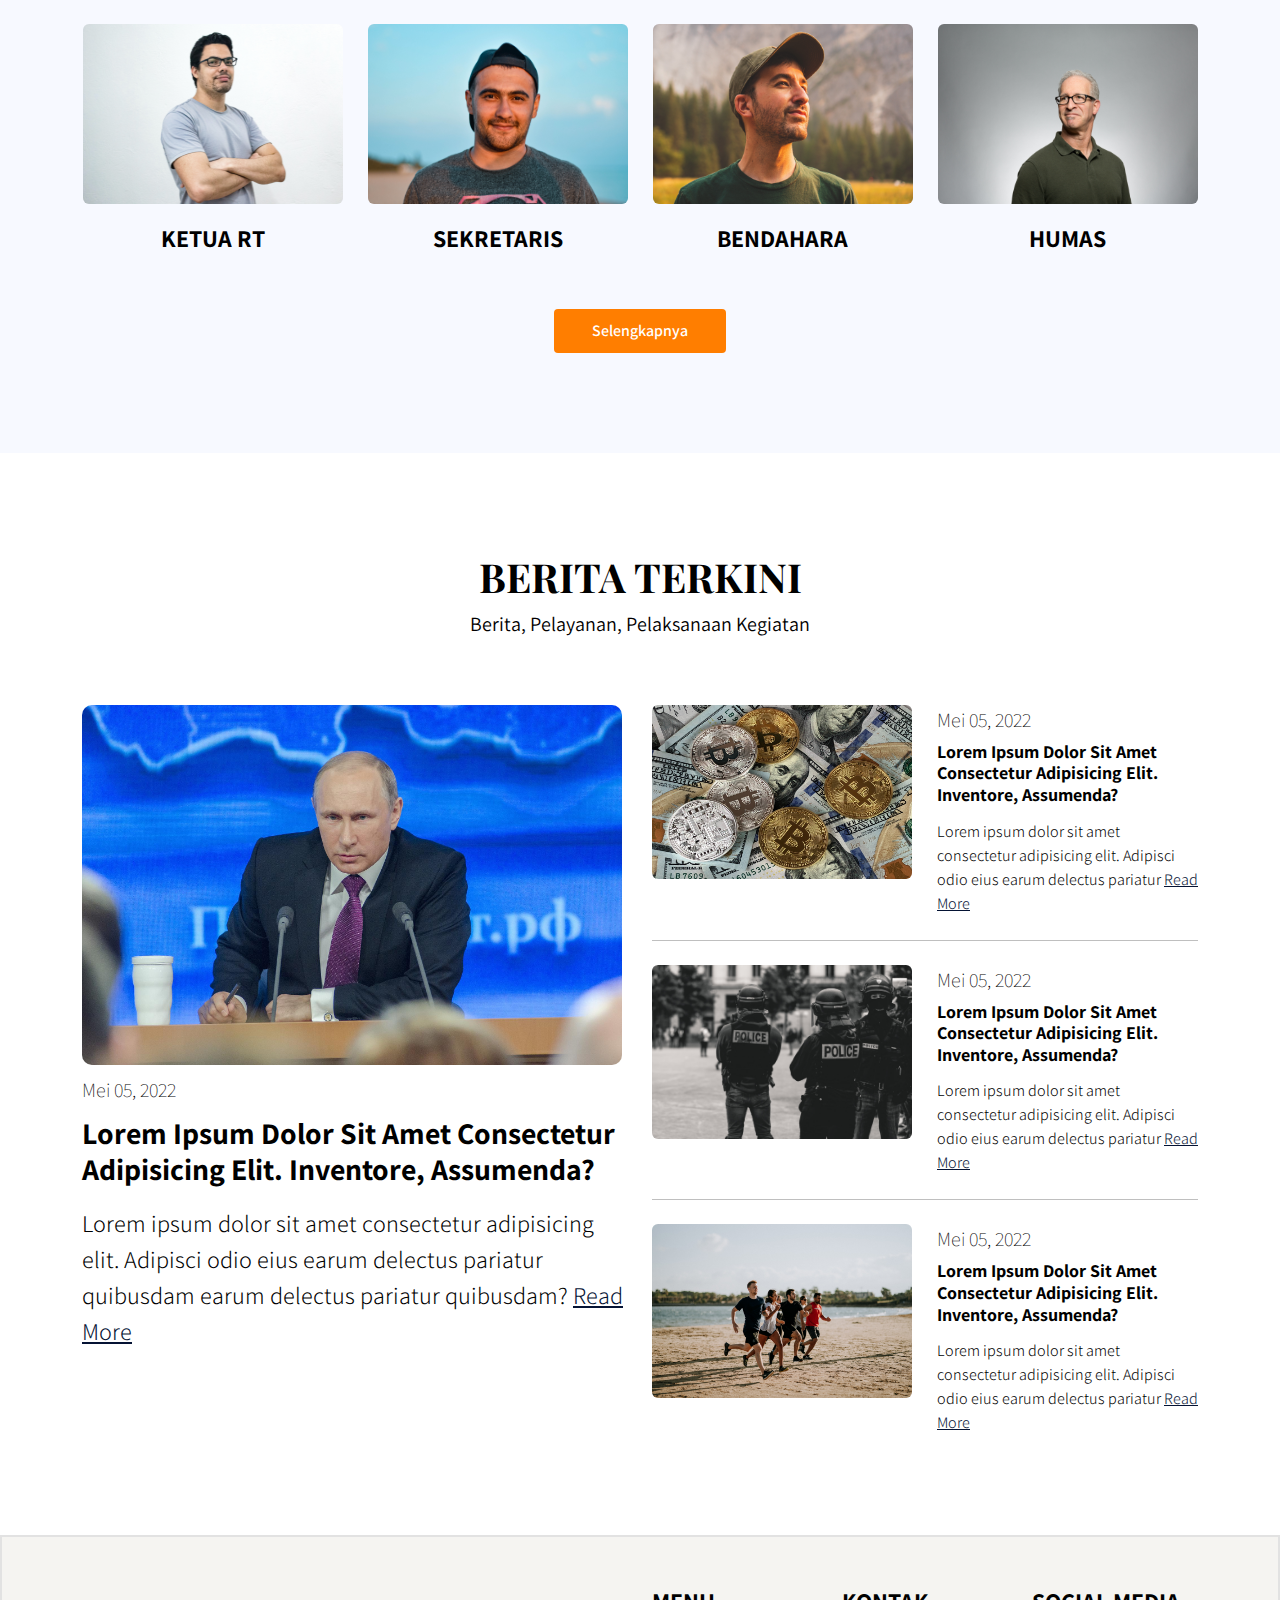
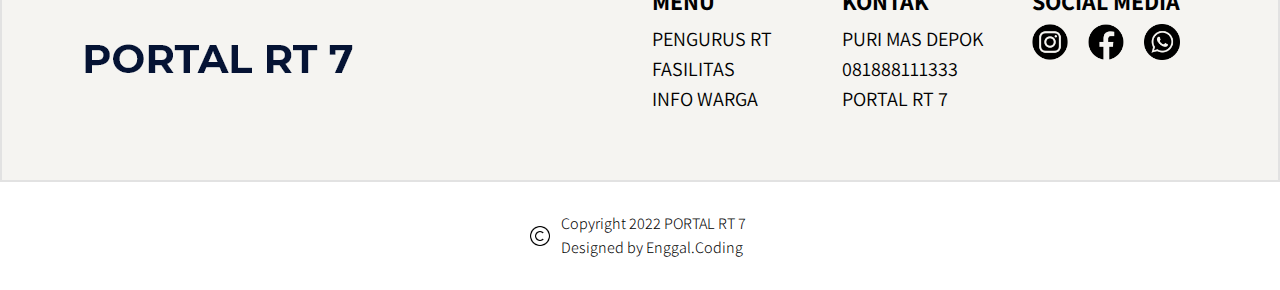
==== commit 151cae9b: "coba responsive img tentang kami" ====
--- a/index.html
+++ b/index.html
@@ -107,7 +107,7 @@
                             <div class="col-12 col-sm-12 col-md-12 col-lg-6 col-xl-6">
                                 <h2 class="heading-2">LINGKUNGAN</h2>
                                 <p>
-                                    RT.07 adalah lingkungan yang berada diwilayah komplek perumahan Puri Depok Mas Kelurahan Pancoran Mas, Kecamatan Pancoran Mas Kota Depok. Terdiri dari 73 rumah dengan 68 KK yang memiliki 99 Jiwa Warga Warga RT 07 bersifat majemuk dengan berbagai latar belakang Pendidikan, profesi, dan asal daerah. Namun, memiliki visi yang sama yaitu ingin menjadikan RT 07
+                                    RT 07 adalah lingkungan yang berada di wilayah komplek perumahan Puri Depok Mas Kelurahan Pancoran Mas, Kecamatan Pancoran Mas Kota Depok. Terdiri dari 73 rumah dengan 68 KK yang memiliki 99 Jiwa Warga Warga RT 07 bersifat majemuk dengan berbagai latar belakang Pendidikan, profesi, dan asal daerah. Namun, memiliki visi yang sama yaitu ingin menjadikan RT 07
                                     menjadi RT percontohan. RT 07 memiliki 5 orang security mandiri, 1 petugas kebersihan, dan 1 karyawan maggot untuk menjaga keamanan lingkungan, kebersihan lingkungan, dan kenyamanan untuk warga. Selain itu, RT 07 memiliki fasilitas umum berupa taman bermain yang disebut Taman Tujuh. RT 07 mengembangkan lahan tidur disalah satu areanya untuk mengolah sampah ramah
                                     lingkungan yang diawali pemilihan sampah warga organik dan anorganik yang diproses menjadi produk nilai tambah berupa maggot. Area tersebut dinamakan Farm Zoo 7 sebagai kantor RT dengan konsep menyatu dengan alam sebagai tempat silahturahmi warga, menimba ilmu, menyalurkan hobi, perikanan, peternakan, dan sebagai tempat destinasi atau wisata ramah anak.
                                 </p>
--- a/css/index.css
+++ b/css/index.css
@@ -42,8 +42,10 @@
 }
 
 .tentang-kami .content-tentang-kami .img-village {
+    display: block;
     width: 600px;
     height: 360px;
+    border-radius: 6px;
 }
 
 .tentang-kami .content-tentang-kami ol li {
@@ -188,9 +190,20 @@
     /* Akhir stats */
 
     /* Tentang Kami */
-    .tentang-kami .content-tentang-kami .img-village {
-        width: 240px;
-        height: 140px;
+    .tentang-kami .content-tentang-kami p {
+        line-height: 1.8;
+    }
+
+    .tentang-kami .content-tentang-kami ol li {
+        font-size: 14px;
+        line-height: 1.8;
+    }
+
+    .tentang-kami .content-tentang-kami .img-village {
+        width: 280px;
+        height: 164px;
+        margin-right: auto;
+        margin-left: auto;
         margin-top: 20px;
     }
 
@@ -215,6 +228,13 @@
     .first-card-fasilitas {
         height: 520px !important;
     }
+    /* Akhir fasilitas */
+
+    /* Struktur pengurus */
+    .struktur-pengurus .pengurus .img-pengurus {
+        width: 220px;
+        height: 152px;
+    }
 }
 
 /* Small */
@@ -237,6 +257,12 @@
 
     .tentang-kami .box-2 {
         visibility: hidden;
+    }
+
+    /* Struktur Pengurus */
+    .struktur-pengurus .pengurus .img-pengurus {
+        width: 220px;
+        height: 152px;
     }
 
     /* Berita */
